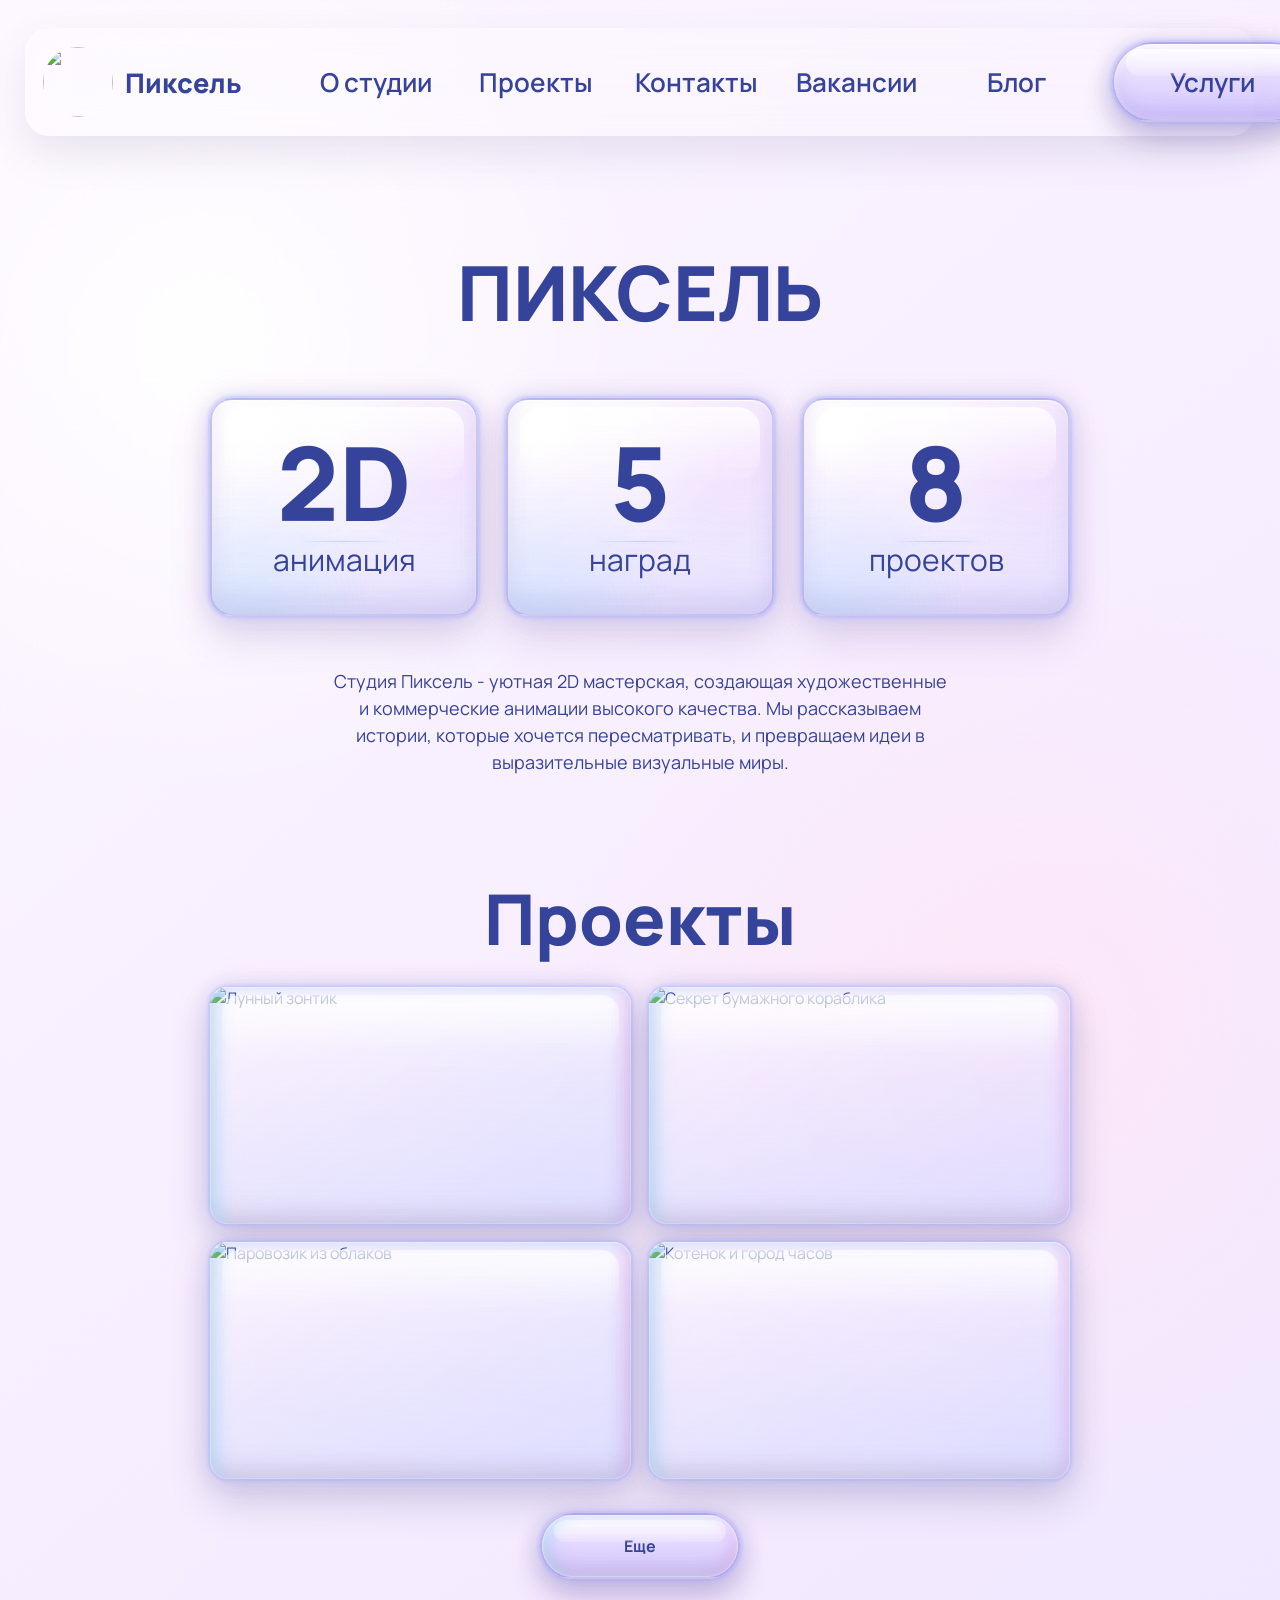
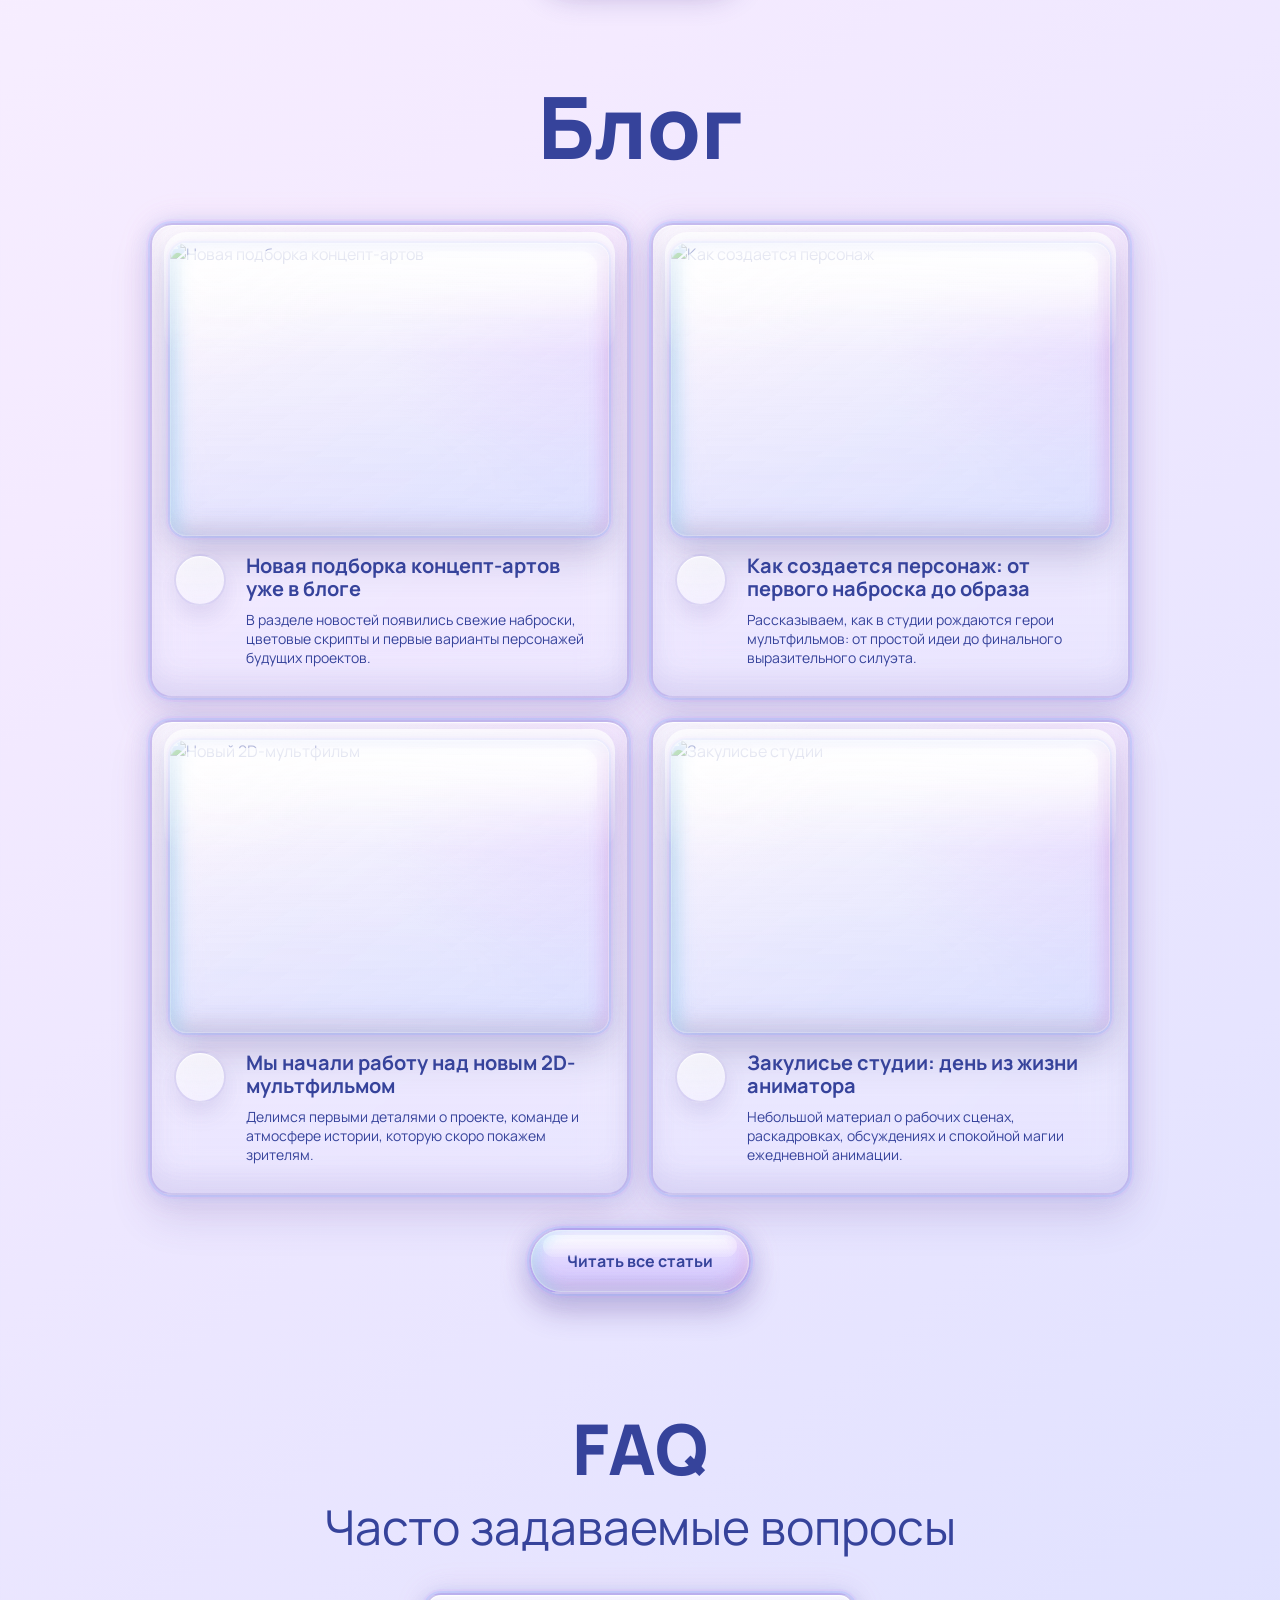
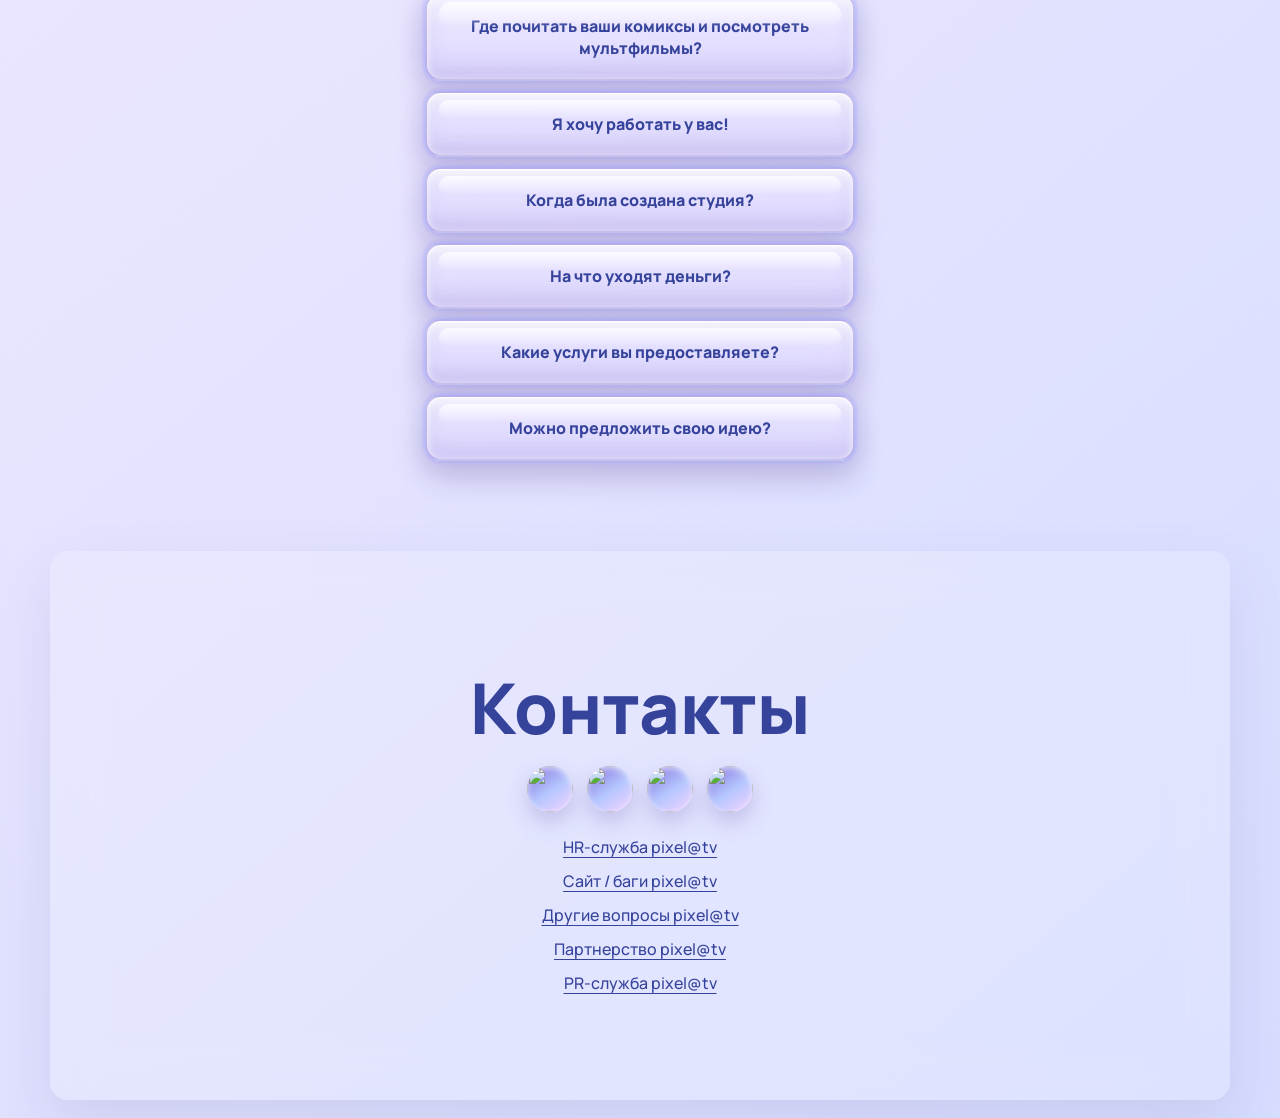
==== index.html @ c1dd74e6 "feat: init commit" ====
<!doctype html>
<html lang="ru">
  <head>
    <meta charset="UTF-8" />
    <meta name="viewport" content="width=device-width, initial-scale=1.0" />
    <title>Пиксель - анимационная студия</title>
    <link rel="preconnect" href="https://fonts.googleapis.com" />
    <link rel="preconnect" href="https://fonts.gstatic.com" crossorigin />
    <link
      href="https://fonts.googleapis.com/css2?family=Manrope:wght@400;500;600;700;800&display=swap"
      rel="stylesheet"
    />
    <link rel="stylesheet" href="styles.css" />
  </head>
  <body>
    <header class="site-header">
      <a class="brand" href="index.html" aria-label="Пиксель, на главную">
        <img class="brand__mark" src="логотип.png" alt="" />
        <span class="brand__name">Пиксель</span>
      </a>

      <nav class="main-nav" aria-label="Основная навигация">
        <a href="about.html">О студии</a>
        <a href="projects.html">Проекты</a>
        <a href="contacts.html">Контакты</a>
        <a href="vacancies.html">Вакансии</a>
        <a href="blog.html">Блог</a>
        <a class="nav-pill" href="services.html">Услуги</a>
      </nav>
    </header>

    <main>
      <section class="hero" id="about">
        <p class="studio-title">пиксель</p>

        <div class="stats" aria-label="Ключевые факты о студии">
          <article>
            <strong>2D</strong>
            <span>анимация</span>
          </article>
          <article>
            <strong>5</strong>
            <span>наград</span>
          </article>
          <article>
            <strong>8</strong>
            <span>проектов</span>
          </article>
        </div>

        <p class="intro">
          Студия Пиксель - уютная 2D мастерская, создающая художественные и
          коммерческие анимации высокого качества. Мы рассказываем истории,
          которые хочется пересматривать, и превращаем идеи в выразительные
          визуальные миры.
        </p>
      </section>

      <section class="section projects" id="projects">
        <div class="section-heading">
          <h1>Проекты</h1>
        </div>

        <div class="project-grid">
          <article class="project-card">
            <div class="image-slot">
              <img src="лунный мультфильм.png" alt="Лунный зонтик" />
            </div>
          </article>
          <article class="project-card">
            <div class="image-slot">
              <img src="секрет мультфильм.png" alt="Секрет бумажного кораблика" />
            </div>
          </article>
          <article class="project-card">
            <div class="image-slot">
              <img src="паровозик мультфильм.png" alt="Паровозик из облаков" />
            </div>
          </article>
          <article class="project-card">
            <div class="image-slot">
              <img src="котенок мультфильм.png" alt="Котенок и город часов" />
            </div>
          </article>
        </div>

        <a class="button" href="projects.html">Еще</a>
      </section>

      <section class="section blog" id="blog">
        <div class="section-heading">
          <h1>Блог</h1>
        </div>

        <div class="blog-list">
          <article class="blog-item">
            <div>
              <h2>Новая подборка концепт-артов уже в блоге</h2>
              <p>
                В разделе новостей появились свежие наброски, цветовые
                скрипты и первые варианты персонажей будущих проектов.
              </p>
            </div>
            <div class="image-slot image-slot--small">
              <img src="блог1.png" alt="Новая подборка концепт-артов" />
            </div>
          </article>

          <article class="blog-item blog-item--reverse">
            <div>
              <h2>Как создается персонаж: от первого наброска до образа</h2>
              <p>
                Рассказываем, как в студии рождаются герои мультфильмов:
                от простой идеи до финального выразительного силуэта.
              </p>
            </div>
            <div class="image-slot image-slot--small">
              <img src="блог2.png" alt="Как создается персонаж" />
            </div>
          </article>

          <article class="blog-item">
            <div>
              <h2>Мы начали работу над новым 2D-мультфильмом</h2>
              <p>
                Делимся первыми деталями о проекте, команде и атмосфере
                истории, которую скоро покажем зрителям.
              </p>
            </div>
            <div class="image-slot image-slot--small">
              <img src="блог3.png" alt="Новый 2D-мультфильм" />
            </div>
          </article>

          <article class="blog-item blog-item--reverse">
            <div>
              <h2>Закулисье студии: день из жизни аниматора</h2>
              <p>
                Небольшой материал о рабочих сценах, раскадровках,
                обсуждениях и спокойной магии ежедневной анимации.
              </p>
            </div>
            <div class="image-slot image-slot--small">
              <img src="блог4.png" alt="Закулисье студии" />
            </div>
          </article>
        </div>

        <a class="button blog-more" href="blog.html">Читать все статьи</a>
      </section>

      <section class="section faq" aria-labelledby="faq-title">
        <div class="section-heading">
          <h1 id="faq-title">FAQ</h1>
          <p>Часто задаваемые вопросы</p>
        </div>

        <div class="faq-list">
          <details>
            <summary>Где почитать ваши комиксы и посмотреть мультфильмы?</summary>
            <p>На отдельных страницах проектов и в официальных соцсетях студии.</p>
          </details>
          <details>
            <summary>Я хочу работать у вас!</summary>
            <p>Отклик можно отправить через страницу вакансий или на HR-почту.</p>
          </details>
          <details>
            <summary>Когда была создана студия?</summary>
            <p>Студия выросла из небольшой творческой команды и постепенно стала полноценной мастерской.</p>
          </details>
          <details>
            <summary>На что уходят деньги?</summary>
            <p>На работу команды, производство анимации, звук, монтаж, продвижение и поддержку проектов.</p>
          </details>
          <details>
            <summary>Какие услуги вы предоставляете?</summary>
            <p>2D-анимация, персонажный дизайн, раскадровка, клипы, рекламные ролики и заставки.</p>
          </details>
          <details>
            <summary>Можно предложить свою идею?</summary>
            <p>Да, для партнерских предложений предусмотрена отдельная почта.</p>
          </details>
        </div>
      </section>
    </main>

    <footer class="contacts" id="contacts">
      <h1>Контакты</h1>
      <div class="socials" aria-label="Социальные сети">
        <a href="#" aria-label="Telegram"><img src="тг.png" alt="" /></a>
        <a href="#" aria-label="YouTube"><img src="ютуб.png" alt="" /></a>
        <a href="#" aria-label="Instagram"><img src="инста.png" alt="" /></a>
        <a href="#" aria-label="Boosty"><img src="бусти.png" alt="" /></a>
      </div>
      <address>
        <a href="mailto:hr.pixel@tv">HR-служба pixel@tv</a>
        <a href="mailto:bug.pixel@tv">Сайт / баги pixel@tv</a>
        <a href="mailto:info.pixel@tv">Другие вопросы pixel@tv</a>
        <a href="mailto:partner.pixel@tv">Партнерство pixel@tv</a>
        <a href="mailto:pr.pixel@tv">PR-служба pixel@tv</a>
      </address>
    </footer>
  </body>
</html>
---- styles.css ----
:root {
  --ink: #36439b;
  --ink-soft: #5965ad;
  --lilac: #dcd3ff;
  --lavender: #eee9ff;
  --rose: #fff0f8;
  --paper: rgba(255, 250, 255, 0.78);
  --line: rgba(79, 67, 153, 0.13);
  --glass-border: rgba(119, 101, 205, 0.34);
  --glass-line-glow:
    0 0 0 2px rgba(126, 178, 255, 0.2),
    0 0 0 4px rgba(219, 151, 255, 0.12),
    0 0 18px rgba(105, 207, 255, 0.28),
    0 0 26px rgba(218, 141, 255, 0.2),
    0 0 34px rgba(255, 190, 142, 0.14);
  --shadow: 0 18px 42px rgba(95, 74, 171, 0.18);
}

@font-face {
  font-family: "Core Mellow";
  src: url("CoreMellow-ExtraBold.otf") format("opentype");
  font-weight: 800;
  font-style: normal;
  font-display: swap;
}

* {
  box-sizing: border-box;
}

html {
  scroll-behavior: smooth;
}

body {
  position: relative;
  min-width: 320px;
  min-height: 100vh;
  margin: 0;
  color: var(--ink);
  font-family: "Manrope", Arial, sans-serif;
  background:
    radial-gradient(circle at 16% 8%, rgba(255, 255, 255, 0.92), transparent 28rem),
    radial-gradient(circle at 80% 24%, rgba(255, 229, 246, 0.72), transparent 30rem),
    linear-gradient(140deg, #fdf7ff 0%, #f4eaff 40%, #d6ddff 100%);
}

body > * {
  position: relative;
  z-index: 1;
}

body::before,
body::after {
  content: none;
  position: absolute;
  inset: 0;
  z-index: 0;
  pointer-events: none;
}

body::before {
  min-height: 100%;
  opacity: 0.55;
  background:
    radial-gradient(ellipse at 10% 13%, transparent 0 2.6rem, rgba(255, 255, 255, 0.8) 2.7rem 3rem, transparent 3.1rem),
    radial-gradient(circle at 12% 34%, rgba(255, 255, 255, 0.62) 0 0.18rem, transparent 0.21rem),
    radial-gradient(circle at 7% 72%, rgba(255, 255, 255, 0.7) 0 0.14rem, transparent 0.18rem),
    radial-gradient(circle at 23% 82%, rgba(255, 255, 255, 0.56) 0 0.16rem, transparent 0.2rem),
    radial-gradient(circle at 84% 76%, rgba(255, 255, 255, 0.56) 0 0.18rem, transparent 0.22rem),
    radial-gradient(circle at 96% 16%, rgba(255, 255, 255, 0.66) 0 0.16rem, transparent 0.2rem),
    radial-gradient(ellipse at 12% 96%, rgba(150, 176, 255, 0.42), transparent 18rem),
    radial-gradient(ellipse at 88% 98%, rgba(197, 171, 255, 0.4), transparent 22rem);
}

body::after {
  min-height: 100%;
  opacity: 0.5;
  background:
    linear-gradient(160deg, transparent 0 72%, rgba(255, 255, 255, 0.4) 72.2% 72.8%, transparent 73%),
    radial-gradient(ellipse at 18% 105%, transparent 0 19rem, rgba(255, 255, 255, 0.5) 19.2rem 19.7rem, transparent 20rem),
    radial-gradient(ellipse at 64% 108%, transparent 0 24rem, rgba(255, 255, 255, 0.45) 24.2rem 24.8rem, transparent 25rem),
    radial-gradient(ellipse at 96% 104%, transparent 0 18rem, rgba(255, 255, 255, 0.45) 18.2rem 18.8rem, transparent 19rem);
}

a {
  color: inherit;
}

.nav-pill,
.button,
.main-nav a,
.brand__name,
.image-slot,
.stats article,
.blog-item,
.blog-category h2,
.service-tabs a,
.service-card,
.job-card,
.showcase-card,
.portrait-slot,
.flow-step,
.socials a,
address a,
.award-item > div:first-child,
details {
  transition:
    transform 180ms ease,
    box-shadow 180ms ease,
    filter 180ms ease,
    background-color 180ms ease,
    color 180ms ease,
    opacity 180ms ease;
  will-change: transform;
}

.main-nav a:hover,
.brand:hover .brand__name,
.nav-pill:hover,
.button:hover,
.blog-category h2:hover,
.service-tabs a:hover,
.job-card:hover,
.socials a:hover,
address a:hover,
.award-item > div:first-child:hover {
  transform: translateY(-3px) scale(1.015);
  filter: saturate(1.08) brightness(1.03);
}

.main-nav a:active,
.brand:active .brand__name,
.nav-pill:active,
.button:active,
.blog-category h2:active,
.service-tabs a:active,
.job-card:active,
.socials a:active,
address a:active,
.award-item > div:first-child:active {
  transform: translateY(1px) scale(0.985);
  filter: saturate(1.02) brightness(0.98);
}

.image-slot:hover,
.stats article:hover,
.blog-item:hover,
.service-card:hover,
.showcase-card:hover,
.portrait-slot:hover,
.flow-step:hover,
details:hover {
  transform: translateY(-4px);
  filter: saturate(1.06) brightness(1.02);
}

.image-slot:active,
.stats article:active,
.blog-item:active,
.service-card:active,
.showcase-card:active,
.portrait-slot:active,
.flow-step:active,
details:active {
  transform: translateY(1px) scale(0.99);
}

.main-nav a {
  position: relative;
}

.main-nav a::after {
  content: "";
  position: absolute;
  left: 18%;
  right: 18%;
  bottom: 8px;
  height: 2px;
  border-radius: 999px;
  background: linear-gradient(90deg, transparent, rgba(86, 70, 158, 0.62), transparent);
  opacity: 0;
  transform: scaleX(0.55);
  transition: opacity 180ms ease, transform 180ms ease;
}

.main-nav a:hover::after {
  opacity: 1;
  transform: scaleX(1);
}

.socials a:hover {
  box-shadow:
    var(--glass-line-glow),
    inset 0 2px 6px rgba(255, 255, 255, 0.7),
    0 14px 26px rgba(92, 70, 168, 0.28);
}

address a {
  display: inline-block;
  text-decoration-thickness: 1px;
  text-underline-offset: 4px;
}

address a:hover {
  color: var(--ink-soft);
  text-shadow: 0 0 16px rgba(86, 70, 158, 0.2);
}

@media (prefers-reduced-motion: reduce) {
  .nav-pill,
  .button,
  .main-nav a,
  .brand__name,
  .image-slot,
  .stats article,
  .blog-item,
  .blog-category h2,
  .service-tabs a,
  .service-card,
  .job-card,
  .showcase-card,
  .portrait-slot,
  .flow-step,
  .socials a,
  address a,
  .award-item > div:first-child,
  details {
    transition: none;
  }
}

.site-header {
  position: sticky;
  top: 18px;
  z-index: 10;
  display: flex;
  align-items: center;
  justify-content: space-between;
  width: min(1870px, calc(100% - 50px));
  min-height: 100px;
  margin: 28px auto 0;
  padding: 14px 16px 14px 18px;
  border: 0;
  border-radius: 24px;
  background: rgba(255, 255, 255, 0.18);
  box-shadow: 0 18px 42px rgba(80, 78, 130, 0.12);
  backdrop-filter: blur(22px) saturate(1.08);
}

.brand,
.main-nav {
  display: flex;
  align-items: center;
}

.brand {
  flex: 0 0 270px;
  gap: 12px;
  text-decoration: none;
  font-size: 27px;
  font-weight: 800;
}

.brand__name {
  display: inline-block;
}

.brand:hover .brand__name {
  color: var(--ink-soft);
  text-shadow: 0 0 18px rgba(86, 70, 158, 0.22);
}

.socials a {
  display: grid;
  place-items: center;
  border-radius: 50%;
  color: white;
  background: linear-gradient(145deg, #8470db, #b6c7ff 54%, #f7d2ff);
  box-shadow: inset 0 2px 6px rgba(255, 255, 255, 0.7), 0 10px 22px rgba(92, 70, 168, 0.25);
}

.brand__mark {
  display: block;
  width: 70px;
  height: 70px;
  object-fit: contain;
  border-radius: 50%;
}

.main-nav {
  display: grid;
  grid-template-columns: repeat(6, minmax(120px, 1fr));
  align-items: center;
  flex: 1 1 auto;
  gap: clamp(18px, 2.6vw, 78px);
  font-size: 26px;
  font-weight: 600;
}

.main-nav a {
  display: grid;
  place-items: center;
  min-height: 70px;
  text-decoration: none;
}

.nav-pill,
.button {
  position: relative;
  overflow: hidden;
  min-width: 200px;
  padding: 20px 34px;
  border: 2px solid var(--glass-border);
  border-radius: 999px;
  text-align: center;
  background:
    linear-gradient(180deg, rgba(255, 255, 255, 0.48), rgba(255, 255, 255, 0.08) 34%, rgba(196, 184, 255, 0.34) 100%),
    linear-gradient(180deg, rgba(234, 223, 255, 0.76), rgba(207, 193, 255, 0.72));
  box-shadow:
    var(--glass-line-glow),
    inset 0 1px 1px rgba(255, 255, 255, 0.95),
    inset 0 -10px 18px rgba(98, 79, 184, 0.16),
    inset 0 2px 8px rgba(255, 255, 255, 0.82),
    0 16px 30px rgba(74, 60, 148, 0.32);
  backdrop-filter: blur(16px) saturate(1.25);
}

.nav-pill::before,
.button::before {
  content: "";
  position: absolute;
  inset: 5px 12px auto;
  height: 36%;
  border-radius: inherit;
  background: linear-gradient(180deg, rgba(255, 255, 255, 0.82), rgba(255, 255, 255, 0.16));
  pointer-events: none;
  transition: opacity 180ms ease, transform 180ms ease;
}

.nav-pill::after,
.button::after {
  content: "";
  position: absolute;
  inset: 0;
  border-radius: inherit;
  box-shadow:
    inset 8px 0 14px rgba(120, 218, 255, 0.3),
    inset -8px 0 14px rgba(221, 145, 255, 0.24),
    inset 0 -8px 14px rgba(255, 204, 148, 0.2),
    inset 0 0 0 1px rgba(255, 255, 255, 0.44);
  pointer-events: none;
  transition: opacity 180ms ease;
}

.nav-pill:hover::before,
.button:hover::before {
  opacity: 1;
  transform: translateY(-1px);
}

.nav-pill:active::before,
.button:active::before {
  opacity: 0.72;
  transform: translateY(1px);
}

.hero {
  min-height: 670px;
  display: grid;
  align-content: center;
  justify-items: center;
  padding: 118px 20px 64px;
  text-align: center;
}

.studio-title {
  margin: 0 0 68px;
  font-family: "Core Mellow", "Manrope", Arial, sans-serif;
  font-size: clamp(42px, 8vw, 76px);
  line-height: 1;
  letter-spacing: 0;
  font-weight: 800;
  text-transform: uppercase;
}

.stats {
  display: grid;
  grid-template-columns: repeat(3, minmax(130px, 1fr));
  gap: clamp(14px, 2.3vw, 28px);
  width: min(860px, 100%);
  margin-bottom: 52px;
}

.stats article {
  position: relative;
  display: grid;
  place-items: center;
  min-height: clamp(150px, 17vw, 220px);
  overflow: hidden;
  padding: 28px 20px 30px;
  border: 2px solid var(--glass-border);
  border-radius: 22px;
  background:
    radial-gradient(circle at 12% 12%, rgba(255, 255, 255, 0.74), transparent 18%),
    radial-gradient(circle at 12% 100%, rgba(120, 218, 255, 0.18), transparent 42%),
    radial-gradient(circle at 90% 22%, rgba(221, 145, 255, 0.18), transparent 40%),
    linear-gradient(180deg, rgba(255, 255, 255, 0.5), rgba(255, 255, 255, 0.1) 38%, rgba(207, 193, 255, 0.24)),
    linear-gradient(145deg, rgba(255, 250, 255, 0.44), rgba(216, 220, 255, 0.4));
  box-shadow:
    var(--glass-line-glow),
    inset 0 1px 1px rgba(255, 255, 255, 0.96),
    inset 0 -16px 24px rgba(86, 70, 158, 0.12),
    0 22px 42px rgba(86, 70, 158, 0.18);
  backdrop-filter: blur(22px) saturate(1.18);
}

.stats article::before {
  content: "";
  position: absolute;
  inset: 7px 12px auto;
  height: 34%;
  border-radius: inherit;
  background:
    radial-gradient(circle at 8% 24%, rgba(255, 255, 255, 0.92), transparent 18%),
    linear-gradient(180deg, rgba(255, 255, 255, 0.78), rgba(255, 255, 255, 0.08));
  pointer-events: none;
}

.stats article::after {
  content: "";
  position: absolute;
  left: 32%;
  right: 32%;
  top: 66%;
  height: 1px;
  background:
    linear-gradient(90deg, transparent, rgba(111, 129, 219, 0.28), transparent);
  box-shadow: 0 0 10px rgba(126, 178, 255, 0.34);
  pointer-events: none;
}

.stats strong {
  position: relative;
  z-index: 1;
  font-size: clamp(64px, 8vw, 116px);
  line-height: 0.9;
  font-weight: 800;
}

.stats span {
  position: relative;
  z-index: 1;
  font-size: clamp(20px, 2.4vw, 30px);
  line-height: 1;
}

.intro {
  width: min(620px, 100%);
  margin: 0;
  font-size: 18px;
  line-height: 1.5;
}

.section {
  width: min(860px, calc(100% - 32px));
  margin: 0 auto;
  padding: 42px 0 56px;
}

.section-heading {
  text-align: center;
}

h1,
h2,
p {
  margin-top: 0;
}

h1 {
  margin-bottom: 32px;
  font-family: "Core Mellow", "Manrope", Arial, sans-serif;
  font-size: clamp(44px, 7vw, 70px);
  line-height: 1.05;
  font-weight: 800;
}

.project-grid {
  display: grid;
  grid-template-columns: repeat(2, minmax(0, 1fr));
  gap: 18px;
}

.project-card {
  margin: 0;
}

.project-card h2 {
  margin: 10px 4px 0;
  font-size: 18px;
  line-height: 1.2;
}

.image-slot {
  position: relative;
  display: grid;
  place-items: center;
  aspect-ratio: 16 / 9;
  min-height: 220px;
  overflow: hidden;
  border: 0;
  border-radius: 18px;
  background:
    linear-gradient(180deg, rgba(255, 255, 255, 0.5), rgba(255, 255, 255, 0.1) 38%, rgba(210, 218, 255, 0.26)),
    linear-gradient(145deg, rgba(248, 238, 251, 0.48), rgba(190, 203, 255, 0.4));
  box-shadow:
    var(--glass-line-glow),
    inset 0 1px 1px rgba(255, 255, 255, 0.95),
    inset 0 -14px 22px rgba(83, 74, 166, 0.12),
    0 20px 40px rgba(61, 70, 139, 0.24);
  backdrop-filter: blur(18px) saturate(1.18);
}

.image-slot::before {
  content: "";
  position: absolute;
  inset: 8px 12px auto;
  height: 24%;
  border-radius: inherit;
  background: linear-gradient(180deg, rgba(255, 255, 255, 0.78), rgba(255, 255, 255, 0));
  pointer-events: none;
  z-index: 1;
  transition: opacity 180ms ease, transform 180ms ease;
}

.image-slot::after {
  content: "";
  position: absolute;
  inset: 0;
  border-radius: inherit;
  box-shadow:
    inset 9px 0 16px rgba(118, 216, 255, 0.3),
    inset -9px 0 16px rgba(221, 145, 255, 0.22),
    inset 0 -8px 16px rgba(255, 202, 144, 0.18),
    inset 0 0 0 1px rgba(255, 255, 255, 0.38);
  pointer-events: none;
  z-index: 1;
  transition: opacity 180ms ease;
}

.image-slot:hover::before,
.blog-item:hover::before,
.stats article:hover::before,
.service-card:hover::before,
.service-tabs a:hover::before,
.job-card:hover::before,
details:hover::before {
  opacity: 1;
  transform: translateY(-1px);
}

.image-slot:active::before,
.blog-item:active::before,
.stats article:active::before,
.service-card:active::before,
.service-tabs a:active::before,
.job-card:active::before,
details:active::before {
  opacity: 0.7;
  transform: translateY(1px);
}

.image-slot span {
  padding: 10px 18px;
  border-radius: 999px;
  color: rgba(54, 67, 155, 0.74);
  font-size: 14px;
  font-weight: 800;
  background: rgba(255, 255, 255, 0.68);
}

.image-slot img {
  display: block;
  width: 100%;
  height: 100%;
  object-fit: cover;
  position: relative;
  z-index: 0;
}

.button {
  display: block;
  width: max-content;
  margin: 34px auto 0;
  text-decoration: none;
  font-weight: 700;
}

.blog {
  width: min(980px, calc(100% - 32px));
  padding-top: 46px;
  padding-bottom: 76px;
}

.blog .section-heading h1 {
  margin-bottom: 52px;
  font-size: clamp(54px, 8vw, 86px);
}

.blog-list {
  display: grid;
  grid-template-columns: repeat(2, minmax(0, 1fr));
  gap: 22px;
}

.blog-item {
  position: relative;
  display: grid;
  grid-template-columns: 1fr;
  align-items: start;
  gap: 18px;
  overflow: hidden;
  padding: 18px 18px 28px;
  border: 2px solid var(--glass-border);
  border-radius: 22px;
  background:
    radial-gradient(circle at 14% 10%, rgba(255, 255, 255, 0.64), transparent 18%),
    radial-gradient(circle at 92% 18%, rgba(221, 145, 255, 0.16), transparent 36%),
    linear-gradient(180deg, rgba(255, 255, 255, 0.48), rgba(255, 255, 255, 0.12) 46%, rgba(214, 208, 255, 0.24)),
    rgba(255, 255, 255, 0.18);
  box-shadow:
    var(--glass-line-glow),
    inset 0 1px 1px rgba(255, 255, 255, 0.96),
    inset 0 -16px 24px rgba(86, 70, 158, 0.1),
    0 22px 42px rgba(86, 70, 158, 0.16);
  backdrop-filter: blur(22px) saturate(1.16);
}

.blog-item::before {
  content: "";
  position: absolute;
  inset: 7px 12px auto;
  height: 26%;
  border-radius: inherit;
  background: linear-gradient(180deg, rgba(255, 255, 255, 0.72), rgba(255, 255, 255, 0));
  pointer-events: none;
}

.blog-item--reverse .image-slot {
  order: 0;
}

.blog-item > div:first-child {
  position: relative;
  display: grid;
  gap: 10px;
  padding: 0 18px 0 76px;
}

.blog-item > div:first-child::before {
  content: "";
  position: absolute;
  left: 4px;
  top: 0;
  display: grid;
  place-items: center;
  width: 48px;
  height: 48px;
  border: 2px solid rgba(119, 101, 205, 0.22);
  border-radius: 50%;
  color: var(--ink);
  background:
    url("иконка1.png") center / cover no-repeat,
    linear-gradient(180deg, rgba(255, 255, 255, 0.66), rgba(255, 255, 255, 0.16)),
    rgba(255, 255, 255, 0.2);
  box-shadow:
    inset 0 1px 1px rgba(255, 255, 255, 0.95),
    0 10px 22px rgba(86, 70, 158, 0.14);
  backdrop-filter: blur(14px);
}

.blog-item:nth-child(2) > div:first-child::before {
  background:
    url("иконка2.png") center / cover no-repeat,
    linear-gradient(180deg, rgba(255, 255, 255, 0.66), rgba(255, 255, 255, 0.16)),
    rgba(255, 255, 255, 0.2);
}

.blog-item:nth-child(3) > div:first-child::before {
  background:
    url("иконка3.png") center / cover no-repeat,
    linear-gradient(180deg, rgba(255, 255, 255, 0.66), rgba(255, 255, 255, 0.16)),
    rgba(255, 255, 255, 0.2);
}

.blog-item:nth-child(4) > div:first-child::before {
  background:
    url("иконка4.png") center / cover no-repeat,
    linear-gradient(180deg, rgba(255, 255, 255, 0.66), rgba(255, 255, 255, 0.16)),
    rgba(255, 255, 255, 0.2);
}

.blog-item .image-slot {
  order: -1;
}

.blog-item h2 {
  margin-bottom: 0;
  font-size: 20px;
  line-height: 1.18;
}

.blog-item p {
  margin-bottom: 0;
  font-size: 14px;
  line-height: 1.35;
}

.image-slot--small {
  aspect-ratio: 3 / 2;
  min-height: 0;
  border-radius: 16px;
}

.blog-more {
  margin-top: 34px;
  padding-inline: 36px;
}

.about-hero {
  min-height: 560px;
  padding-bottom: 24px;
}

.about-hero .studio-title {
  margin-bottom: 120px;
}

.about-projects {
  width: min(960px, calc(100% - 32px));
  padding-top: 20px;
}

.project-grid--wide {
  grid-template-columns: repeat(3, minmax(0, 1fr));
  gap: 16px;
}

.project-grid--wide .project-card h2 {
  font-size: 14px;
  text-align: center;
}

.image-slot--project {
  min-height: 126px;
  border-radius: 16px;
}

.team {
  width: min(620px, calc(100% - 32px));
  padding-top: 28px;
}

.team-grid {
  display: grid;
  grid-template-columns: repeat(3, minmax(0, 1fr));
  gap: 22px 20px;
}

.team-card {
  text-align: center;
}

.team-card h2 {
  margin: 10px 0 2px;
  font-size: 16px;
  line-height: 1.15;
}

.team-card p {
  margin: 0;
  color: var(--ink-soft);
  font-size: 13px;
  font-weight: 700;
}

.portrait-slot {
  display: grid;
  place-items: center;
  width: min(128px, 100%);
  aspect-ratio: 1;
  margin: 0 auto;
  overflow: hidden;
  border: 2px solid var(--glass-border);
  border-radius: 50%;
  background:
    radial-gradient(circle at 50% 32%, rgba(255, 255, 255, 0.95) 0 28%, transparent 29%),
    radial-gradient(circle at 65% 72%, rgba(255, 178, 248, 0.68), transparent 34%),
    linear-gradient(145deg, #eef3ff, #c9c8ff 56%, #ffe4fb);
  box-shadow: var(--glass-line-glow), inset 0 3px 12px rgba(255, 255, 255, 0.7), 0 14px 24px rgba(80, 64, 150, 0.18);
}

.portrait-slot span {
  color: rgba(54, 67, 155, 0.7);
  font-size: 13px;
  font-weight: 800;
}

.portrait-slot img {
  display: block;
  width: 100%;
  height: 100%;
  object-fit: cover;
}

.awards {
  width: min(760px, calc(100% - 32px));
  padding-top: 86px;
  padding-bottom: 80px;
}

.award-list {
  display: grid;
  gap: 24px;
}

.award-item {
  display: grid;
  grid-template-columns: 1fr 1fr;
  align-items: center;
  gap: 20px;
}

.award-item--reverse .image-slot {
  order: -1;
}

.award-item h2 {
  margin-bottom: 4px;
  font-size: 16px;
  line-height: 1.12;
}

.award-item p {
  margin-bottom: 0;
  font-size: 14px;
  line-height: 1.24;
}

.award-item > div:first-child {
  border-radius: 16px;
}

.award-item > div:first-child:hover {
  text-shadow: 0 0 16px rgba(86, 70, 158, 0.18);
}

.image-slot--award {
  aspect-ratio: 2.35 / 1;
  min-height: 142px;
  border-radius: 16px;
}

.image-slot--award img {
  object-fit: cover;
  padding: 0;
}

.projects-hero {
  display: grid;
  place-items: center;
  min-height: 420px;
  padding: 120px 20px 40px;
  text-align: center;
}

.projects-hero h1 {
  margin: 0;
  font-size: clamp(48px, 8vw, 78px);
  line-height: 1;
  font-weight: 800;
  letter-spacing: 0;
  text-transform: uppercase;
}

.project-showcase {
  display: grid;
  gap: 0;
  width: min(640px, calc(100% - 32px));
  margin: 0 auto;
  padding-bottom: 180px;
}

.showcase-card {
  position: relative;
  display: grid;
  place-items: center;
  padding: 20px;
  border: 2px solid var(--glass-border);
  border-radius: 22px;
  background:
    linear-gradient(180deg, rgba(255, 255, 255, 0.42), rgba(255, 255, 255, 0.1)),
    rgba(255, 250, 255, 0.28);
  box-shadow:
    var(--glass-line-glow),
    inset 0 1px 1px rgba(255, 255, 255, 0.92),
    0 22px 42px rgba(68, 57, 137, 0.2);
  backdrop-filter: blur(18px) saturate(1.16);
}

.showcase-card + .showcase-card {
  margin-top: 0;
}

.showcase-card h2 {
  margin: 12px 4px 0;
  font-size: 20px;
  line-height: 1.2;
}

.image-slot--showcase {
  width: 100%;
  min-height: 340px;
  border-radius: 16px;
}

.services-hero {
  display: grid;
  place-items: center;
  min-height: 370px;
  padding: 120px 20px 34px;
  text-align: center;
}

.services-hero h1 {
  margin: 0;
  font-size: clamp(48px, 8vw, 78px);
  line-height: 1;
  font-weight: 800;
  letter-spacing: 0;
  text-transform: uppercase;
}

.service-tabs {
  display: grid;
  grid-template-columns: repeat(2, minmax(0, 1fr));
  gap: 16px;
  width: min(860px, calc(100% - 32px));
  margin: 0 auto 78px;
}

.service-tabs a,
.service-card {
  position: relative;
  overflow: hidden;
  display: grid;
  place-items: center;
  min-height: 160px;
  padding: 26px;
  border: 2px solid var(--glass-border);
  border-radius: 16px;
  text-align: center;
  text-decoration: none;
  background:
    linear-gradient(180deg, rgba(255, 255, 255, 0.5), rgba(255, 255, 255, 0.08) 38%, rgba(198, 199, 255, 0.28)),
    linear-gradient(145deg, rgba(239, 231, 255, 0.62), rgba(207, 208, 255, 0.56));
  box-shadow:
    var(--glass-line-glow),
    inset 0 1px 1px rgba(255, 255, 255, 0.95),
    inset 0 3px 14px rgba(255, 255, 255, 0.72),
    inset 0 -12px 20px rgba(84, 72, 166, 0.12),
    0 18px 34px rgba(72, 56, 144, 0.32);
  backdrop-filter: blur(18px) saturate(1.18);
}

.service-tabs a::before,
.service-card::before,
.job-card::before,
details::before {
  content: "";
  position: absolute;
  inset: 7px 12px auto;
  height: 30%;
  border-radius: inherit;
  background: linear-gradient(180deg, rgba(255, 255, 255, 0.76), rgba(255, 255, 255, 0));
  pointer-events: none;
}

.service-tabs a {
  font-size: clamp(28px, 4vw, 44px);
  line-height: 1.12;
  font-weight: 800;
}

.services-feature,
.services-grid {
  width: min(860px, calc(100% - 32px));
  margin: 0 auto;
}

.services-feature {
  width: min(980px, calc(100% - 32px));
  margin-bottom: 84px;
}

.feature-slider {
  display: grid;
  grid-auto-columns: min(92%, 900px);
  grid-auto-flow: column;
  gap: 18px;
  overflow-x: auto;
  overscroll-behavior-x: contain;
  scroll-behavior: smooth;
  scroll-padding-inline: calc((100% - min(92%, 900px)) / 2);
  scroll-snap-type: x mandatory;
  scrollbar-width: none;
  padding: 4px calc((100% - min(92%, 900px)) / 2) 18px;
  mask-image: linear-gradient(90deg, transparent 0, rgba(0, 0, 0, 0.18) 5%, #000 16%, #000 84%, rgba(0, 0, 0, 0.18) 95%, transparent 100%);
  -webkit-mask-image: linear-gradient(90deg, transparent 0, rgba(0, 0, 0, 0.18) 5%, #000 16%, #000 84%, rgba(0, 0, 0, 0.18) 95%, transparent 100%);
}

.feature-slider::-webkit-scrollbar {
  display: none;
}

.image-slot--feature {
  min-height: 0;
  border-radius: 28px;
  scroll-snap-align: center;
  scroll-snap-stop: always;
  box-shadow:
    var(--glass-line-glow),
    inset 0 1px 1px rgba(255, 255, 255, 0.95),
    0 20px 40px rgba(61, 70, 139, 0.24);
}

.image-slot--feature::after {
  box-shadow:
    inset 9px 0 16px rgba(118, 216, 255, 0.24),
    inset -9px 0 16px rgba(221, 145, 255, 0.18),
    inset 0 0 0 1px rgba(255, 255, 255, 0.38);
}

.image-slot--feature img {
  transform: scale(1.035);
}

.services-grid {
  display: grid;
  grid-template-columns: repeat(2, minmax(0, 1fr));
  gap: 20px;
  padding-bottom: 110px;
}

.image-slot--service,
.service-card {
  min-height: 0;
  border-radius: 16px;
}

.image-slot--feature,
.image-slot--service {
  aspect-ratio: 1672 / 941;
}

.service-card h2 {
  margin: 0 0 26px;
  font-size: clamp(24px, 3vw, 32px);
  line-height: 1.12;
  text-transform: uppercase;
}

.service-card p {
  max-width: 330px;
  margin: 0;
  font-size: 14px;
  line-height: 1.25;
  font-weight: 700;
}

.vacancies-hero {
  display: grid;
  justify-items: center;
  min-height: 360px;
  padding: 128px 20px 28px;
  text-align: center;
}

.vacancies-hero h1 {
  margin: 0 0 58px;
  font-size: clamp(48px, 8vw, 78px);
  line-height: 1;
  font-weight: 800;
  letter-spacing: 0;
  text-transform: uppercase;
}

.vacancies-stats {
  display: none;
}

.welcome-title {
  margin: 0;
  font-size: clamp(44px, 6vw, 74px);
  line-height: 1.08;
  font-weight: 800;
}

.hiring-flow {
  position: relative;
  display: grid;
  grid-template-columns: repeat(3, minmax(150px, 184px));
  column-gap: clamp(38px, 8vw, 150px);
  align-items: center;
  justify-content: center;
  width: min(1040px, calc(100% - 32px));
  min-height: 210px;
  margin: 0 auto 68px;
  isolation: isolate;
}

.hiring-flow::before,
.hiring-flow::after {
  content: none;
  position: absolute;
  z-index: -1;
  pointer-events: none;
}

.hiring-flow::before {
  left: 12%;
  right: 12%;
  top: 35%;
  height: 110px;
  border-top: 5px solid rgba(129, 179, 255, 0.58);
  border-radius: 50% 50% 0 0;
  box-shadow:
    0 -2px 14px rgba(98, 190, 255, 0.34),
    0 2px 18px rgba(221, 145, 255, 0.26),
    inset 0 1px 0 rgba(255, 255, 255, 0.44);
}

.hiring-flow::after {
  inset: 8% 4%;
  background:
    radial-gradient(circle at 9% 60%, rgba(104, 218, 255, 0.3), transparent 12rem),
    radial-gradient(circle at 51% 66%, rgba(221, 145, 255, 0.25), transparent 12rem),
    radial-gradient(circle at 90% 58%, rgba(255, 184, 235, 0.26), transparent 12rem);
  filter: blur(10px);
}

.flow-step {
  position: relative;
  display: grid;
  align-content: center;
  justify-items: center;
  gap: 8px;
  width: clamp(150px, 16vw, 184px);
  aspect-ratio: 1;
  justify-self: center;
  overflow: hidden;
  border: 2px solid var(--glass-border);
  border-radius: 50%;
  text-align: center;
  background:
    url("значки1.png") center / cover no-repeat;
  box-shadow:
    var(--glass-line-glow),
    inset 0 2px 2px rgba(255, 255, 255, 0.96),
    inset 0 -18px 28px rgba(86, 70, 158, 0.14),
    0 24px 42px rgba(86, 70, 158, 0.18);
  backdrop-filter: blur(20px) saturate(1.18);
}

.flow-step:nth-of-type(1) {
  grid-column: 1;
}

.flow-step--middle {
  grid-column: 2;
}

.flow-step--top:last-child {
  grid-column: 3;
}

.flow-step--middle {
  margin-top: 54px;
  background-image: url("значки2.png");
}

.flow-step--top:last-child {
  background-image: url("значки3.png");
}

.flow-step::before {
  content: none;
}

.flow-step--middle::before {
  content: none;
}

.flow-step--top:last-child::before {
  content: none;
}

.flow-step::after {
  content: "";
  position: absolute;
  inset: 8px 12px auto;
  height: 34%;
  border-radius: inherit;
  background: linear-gradient(180deg, rgba(255, 255, 255, 0.84), rgba(255, 255, 255, 0.06));
  pointer-events: none;
}

.flow-step span {
  position: absolute;
  width: 1px;
  height: 1px;
  overflow: hidden;
  clip: rect(0 0 0 0);
  white-space: nowrap;
}

.flow-line {
  position: relative;
  display: block;
  grid-row: 1;
  align-self: center;
  width: min(130px, 12vw);
  height: 4px;
  border: 0;
  border-radius: 999px;
  background: linear-gradient(90deg, rgba(118, 216, 255, 0.22), rgba(128, 171, 255, 0.78), rgba(221, 145, 255, 0.58));
  box-shadow:
    0 0 14px rgba(98, 190, 255, 0.28),
    0 0 18px rgba(221, 145, 255, 0.18);
}

.flow-line--left {
  grid-column: 1 / 3;
  justify-self: center;
  transform: translateY(115px);
}

.flow-line--right {
  grid-column: 2 / 4;
  justify-self: center;
  transform: translateY(115px);
}

.flow-line::after {
  content: "";
  position: absolute;
  right: -2px;
  top: 50%;
  width: 12px;
  height: 12px;
  border-top: 4px solid rgba(128, 171, 255, 0.78);
  border-right: 4px solid rgba(221, 145, 255, 0.62);
  transform: translateY(-50%) rotate(45deg);
}

.jobs {
  width: min(860px, calc(100% - 32px));
  padding-top: 10px;
  padding-bottom: 100px;
}

.jobs-grid {
  display: flex;
  flex-wrap: wrap;
  justify-content: center;
  gap: 24px 14px;
}

.job-card {
  position: relative;
  overflow: hidden;
  display: grid;
  place-items: center;
  width: 276px;
  min-height: 132px;
  padding: 24px;
  border: 2px solid var(--glass-border);
  border-radius: 16px;
  color: var(--ink);
  text-align: center;
  text-decoration: none;
  font-size: clamp(24px, 3vw, 32px);
  line-height: 1.12;
  font-weight: 800;
  background:
    linear-gradient(180deg, rgba(255, 255, 255, 0.5), rgba(255, 255, 255, 0.08) 38%, rgba(198, 199, 255, 0.28)),
    linear-gradient(145deg, rgba(239, 231, 255, 0.62), rgba(207, 208, 255, 0.56));
  box-shadow:
    var(--glass-line-glow),
    inset 0 1px 1px rgba(255, 255, 255, 0.95),
    inset 0 3px 14px rgba(255, 255, 255, 0.72),
    inset 0 -12px 20px rgba(84, 72, 166, 0.12),
    0 18px 34px rgba(72, 56, 144, 0.28);
  backdrop-filter: blur(18px) saturate(1.18);
}

.blog-hero {
  display: grid;
  place-items: center;
  min-height: 360px;
  padding: 120px 20px 34px;
  text-align: center;
}

.blog-hero h1 {
  margin: 0;
  font-size: clamp(48px, 8vw, 78px);
  line-height: 1;
  font-weight: 800;
  letter-spacing: 0;
  text-transform: uppercase;
}

.blog-catalog {
  display: grid;
  gap: 52px;
  width: min(860px, calc(100% - 32px));
  margin: 0 auto;
  padding-bottom: 100px;
}

.blog-category h2 {
  position: relative;
  display: grid;
  place-items: center;
  overflow: hidden;
  width: 276px;
  min-height: 52px;
  margin: 0 0 52px 72px;
  padding: 10px 24px;
  border: 2px solid var(--glass-border);
  border-radius: 999px;
  font-size: 26px;
  line-height: 1.1;
  text-align: center;
  background:
    linear-gradient(180deg, rgba(255, 255, 255, 0.48), rgba(255, 255, 255, 0.08) 34%, rgba(196, 184, 255, 0.34) 100%),
    linear-gradient(180deg, rgba(234, 223, 255, 0.76), rgba(207, 193, 255, 0.72));
  box-shadow:
    var(--glass-line-glow),
    inset 0 1px 1px rgba(255, 255, 255, 0.95),
    inset 0 -10px 18px rgba(98, 79, 184, 0.16),
    inset 0 2px 8px rgba(255, 255, 255, 0.82),
    0 16px 30px rgba(74, 60, 148, 0.32);
  backdrop-filter: blur(16px) saturate(1.25);
}

.blog-category h2::before {
  content: "";
  position: absolute;
  inset: 5px 12px auto;
  height: 36%;
  border-radius: inherit;
  background: linear-gradient(180deg, rgba(255, 255, 255, 0.82), rgba(255, 255, 255, 0.16));
  pointer-events: none;
}

.blog-category h2::after {
  content: "";
  position: absolute;
  inset: 0;
  border-radius: inherit;
  box-shadow:
    inset 8px 0 14px rgba(120, 218, 255, 0.3),
    inset -8px 0 14px rgba(221, 145, 255, 0.24),
    inset 0 -8px 14px rgba(255, 204, 148, 0.2),
    inset 0 0 0 1px rgba(255, 255, 255, 0.44);
  pointer-events: none;
}

.blog-card-grid {
  display: grid;
  grid-template-columns: repeat(3, minmax(0, 1fr));
  gap: 16px;
}

.blog-cover {
  color: var(--ink);
  text-decoration: none;
}

.image-slot--blog-cover {
  aspect-ratio: 3 / 2;
  min-height: 220px;
  border-radius: 16px;
}

.image-slot--award-cover-up img {
  object-position: center 10%;
}

.blog-cover h3 {
  margin: 10px 4px 0;
  font-size: 15px;
  line-height: 1.15;
}

.contacts-hero {
  display: grid;
  place-items: center;
  min-height: 360px;
  padding: 120px 20px 34px;
  text-align: center;
}

.contacts-hero h1 {
  margin: 0;
  font-size: clamp(48px, 8vw, 78px);
  line-height: 1;
  font-weight: 800;
  letter-spacing: 0;
  text-transform: uppercase;
}

.contacts-main {
  display: grid;
  justify-items: center;
  width: min(760px, calc(100% - 32px));
  margin: 0 auto;
  padding-bottom: 76px;
  text-align: center;
}

.contacts-main h2 {
  margin: 0 0 64px;
  font-size: clamp(44px, 7vw, 70px);
  line-height: 1.05;
  font-weight: 500;
}

.socials--large {
  gap: 22px;
  margin-bottom: 44px;
}

.socials--large a {
  width: 90px;
  height: 90px;
  font-size: 22px;
}

.contacts-main__links {
  gap: 18px;
  font-size: 24px;
  line-height: 1.18;
}

.contacts-faq {
  padding-top: 0;
  padding-bottom: 96px;
}

.faq .section-heading p {
  margin: -24px 0 34px;
  font-size: clamp(30px, 5vw, 48px);
}

.faq-list {
  display: grid;
  gap: 10px;
  width: min(430px, 100%);
  margin: 0 auto;
}

details {
  position: relative;
  overflow: hidden;
  border: 2px solid var(--glass-border);
  border-radius: 16px;
  background:
    linear-gradient(180deg, rgba(255, 255, 255, 0.5), rgba(255, 255, 255, 0.08) 38%, rgba(217, 208, 255, 0.28)),
    linear-gradient(180deg, rgba(237, 230, 255, 0.64), rgba(217, 208, 255, 0.56));
  box-shadow:
    var(--glass-line-glow),
    inset 0 1px 1px rgba(255, 255, 255, 0.95),
    inset 0 2px 9px rgba(255, 255, 255, 0.85),
    inset 0 -12px 20px rgba(84, 72, 166, 0.12),
    0 16px 30px rgba(64, 52, 135, 0.24);
  backdrop-filter: blur(18px) saturate(1.18);
}

summary {
  cursor: pointer;
  list-style: none;
  padding: 20px 24px;
  text-align: center;
  font-weight: 800;
}

summary::-webkit-details-marker {
  display: none;
}

details p {
  margin: -6px 24px 20px;
  text-align: center;
  font-size: 14px;
  line-height: 1.35;
}

.contacts {
  width: min(1180px, calc(100% - 32px));
  margin: 34px auto 18px;
  padding: clamp(72px, 10vw, 120px) 24px 106px;
  border: 0;
  border-radius: 18px;
  text-align: center;
  background: rgba(255, 255, 255, 0.16);
  box-shadow: 0 24px 58px rgba(80, 78, 130, 0.12);
  backdrop-filter: blur(26px) saturate(1.08);
}

.contacts h1 {
  margin-bottom: 22px;
}

.socials {
  display: flex;
  justify-content: center;
  gap: 14px;
  margin-bottom: 24px;
}

.socials a {
  width: 46px;
  height: 46px;
  overflow: hidden;
  text-decoration: none;
  font-size: 13px;
  font-weight: 800;
}

.socials img {
  display: block;
  width: 100%;
  height: 100%;
  object-fit: contain;
}

address {
  display: grid;
  gap: 12px;
  font-style: normal;
  font-weight: 500;
}

@media (max-width: 760px) {
  .site-header {
    position: static;
    flex-wrap: wrap;
    gap: 16px;
    width: min(100% - 32px, 1870px);
    min-height: auto;
  }

  .main-nav {
    width: 100%;
    grid-template-columns: repeat(2, minmax(120px, 1fr));
    gap: 10px 18px;
    font-size: 16px;
  }

  .brand {
    flex-basis: auto;
    font-size: 18px;
  }

  .brand__mark {
    width: 42px;
    height: 42px;
    font-size: 17px;
  }

  .nav-pill {
    min-width: auto;
    padding: 10px 18px;
  }

  .hero {
    min-height: auto;
    padding-top: 78px;
  }

  .studio-title {
    margin-bottom: 68px;
  }

  .stats {
    grid-template-columns: 1fr;
    gap: 26px;
  }

  .project-grid,
  .blog-list,
  .blog-item {
    grid-template-columns: 1fr;
  }

  .project-grid--wide,
  .team-grid,
  .award-item {
    grid-template-columns: 1fr;
  }

  .blog-item--reverse .image-slot {
    order: 0;
  }

  .blog-item .image-slot {
    order: -1;
  }

  .blog-item > div:first-child {
    padding-right: 0;
  }

  .award-item--reverse .image-slot {
    order: 0;
  }

  .team {
    width: min(440px, calc(100% - 32px));
  }

  .image-slot {
    min-height: 190px;
  }

  .image-slot--small {
    min-height: 132px;
  }

  .projects-hero {
    min-height: 300px;
    padding-top: 78px;
  }

  .project-showcase {
    padding-bottom: 92px;
  }

  .showcase-card {
    padding: 12px;
    border-radius: 18px;
  }

  .image-slot--showcase {
    min-height: 210px;
  }

  .services-hero {
    min-height: 280px;
    padding-top: 78px;
  }

  .service-tabs,
  .services-grid {
    grid-template-columns: 1fr;
  }

  .service-tabs {
    margin-bottom: 44px;
  }

  .services-feature {
    margin-bottom: 44px;
  }

  .image-slot--feature {
    min-height: 220px;
  }

  .image-slot--service,
  .service-card,
  .service-tabs a {
    min-height: 170px;
  }

  .vacancies-hero {
    min-height: auto;
    padding-top: 78px;
  }

  .vacancies-hero h1 {
    margin-bottom: 68px;
  }

  .hiring-flow {
    grid-template-columns: 1fr;
    gap: 14px;
    width: min(300px, calc(100% - 32px));
    min-height: auto;
    margin-bottom: 44px;
  }

  .hiring-flow::before {
    display: none;
  }

  .flow-step,
  .flow-step--middle {
    margin: 0 auto;
  }

  .flow-line {
    display: none;
    width: 0;
    height: 0;
    margin: 0 auto;
    border-right: 0;
    border-bottom: 0;
    transform: none;
  }

  .job-card {
    width: min(276px, 100%);
  }

  .blog-hero {
    min-height: 280px;
    padding-top: 78px;
  }

  .blog-category h2 {
    width: min(276px, 100%);
    margin: 0 auto 28px;
  }

  .blog-card-grid {
    grid-template-columns: 1fr;
  }

  .image-slot--blog-cover {
    min-height: 190px;
  }

  .contacts-hero {
    min-height: 280px;
    padding-top: 78px;
  }

  .contacts-main h2 {
    margin-bottom: 34px;
  }

  .socials--large {
    gap: 12px;
  }

  .socials--large a {
    width: 62px;
    height: 62px;
    font-size: 16px;
  }

  .contacts-main__links {
    font-size: 18px;
  }
}
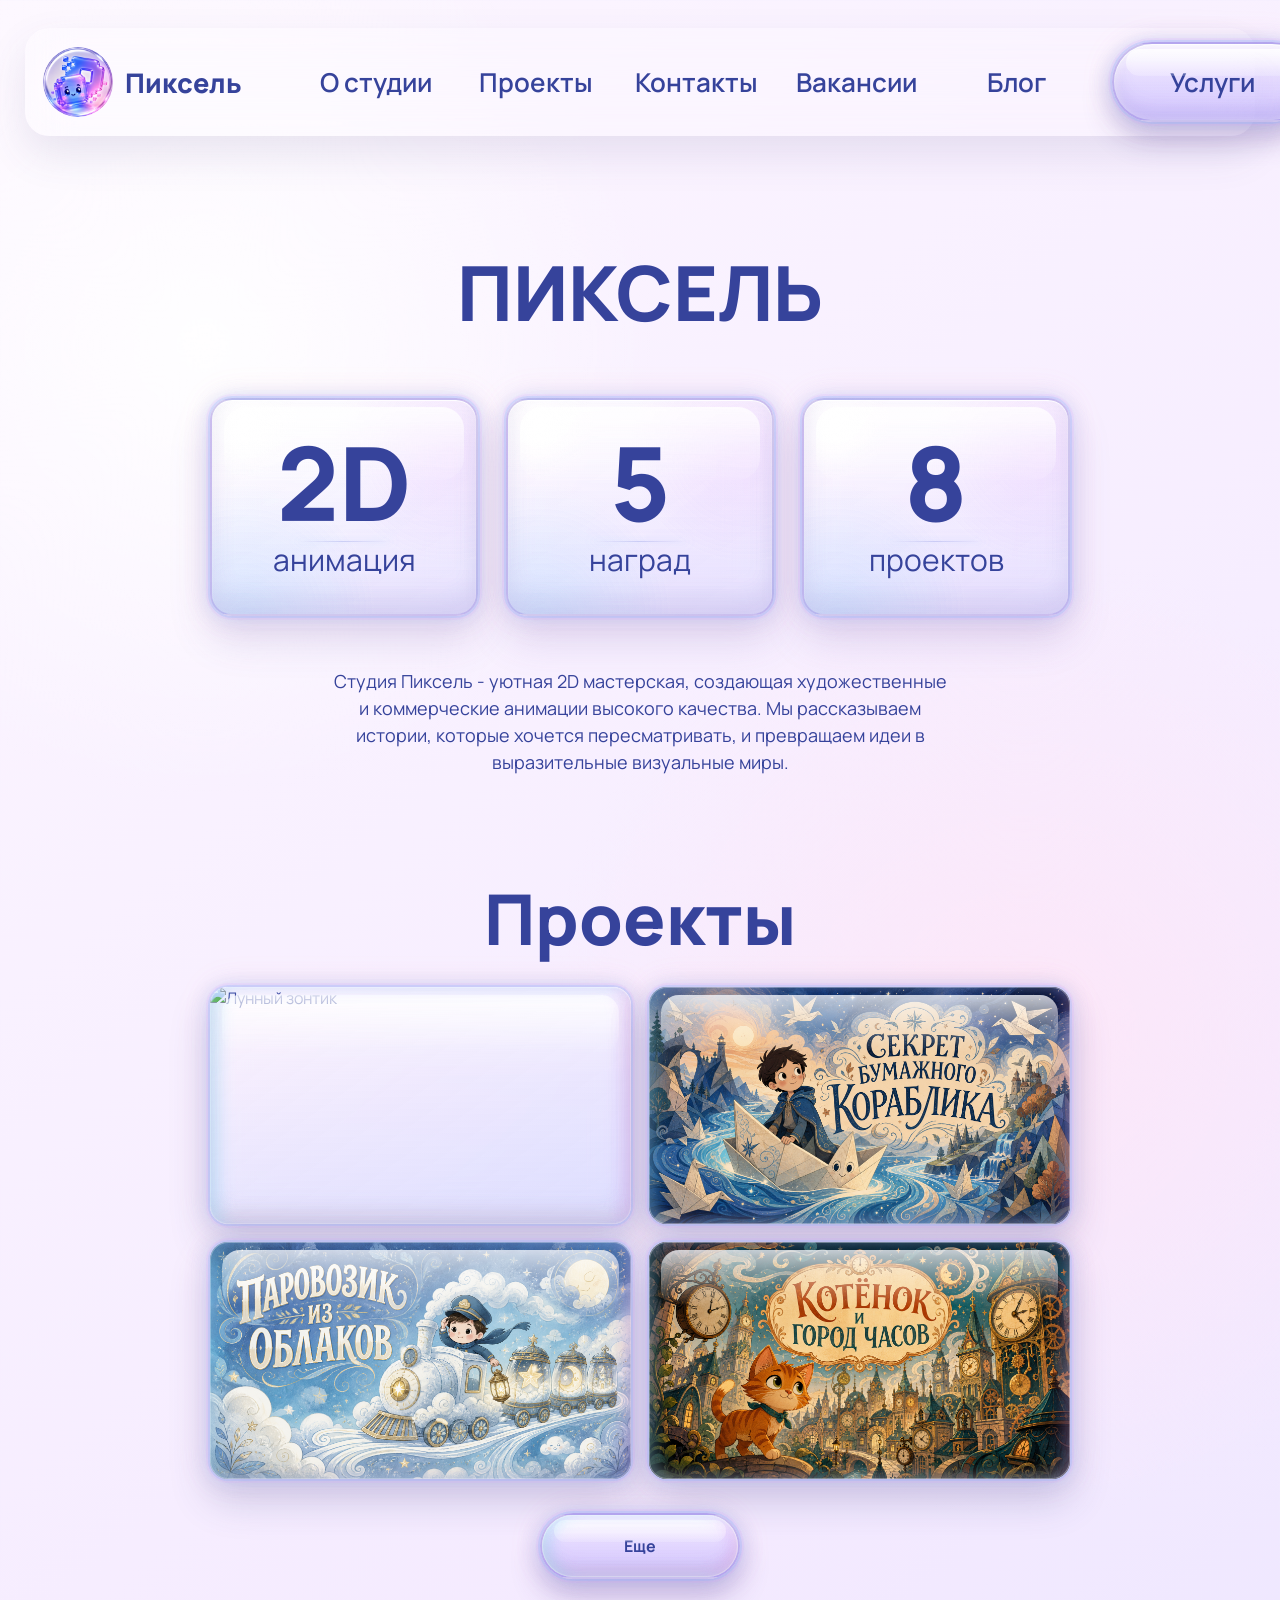
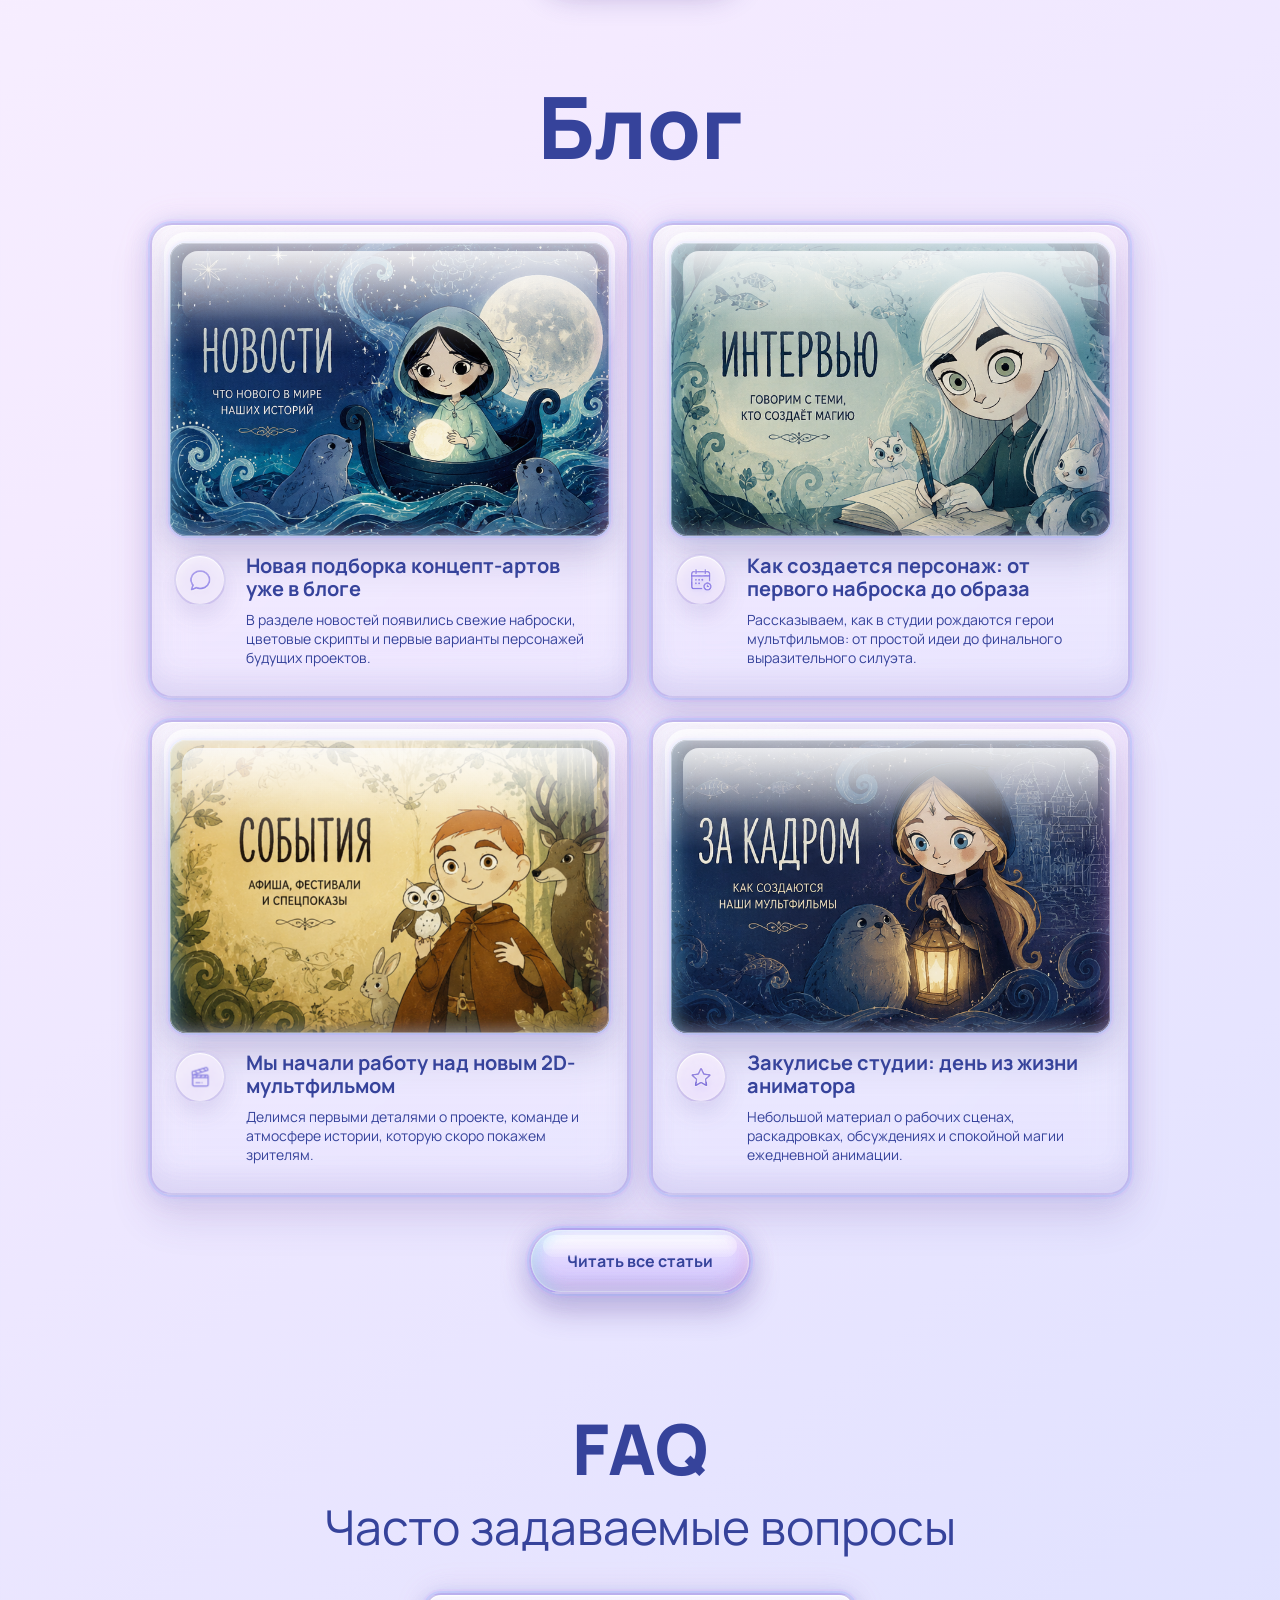
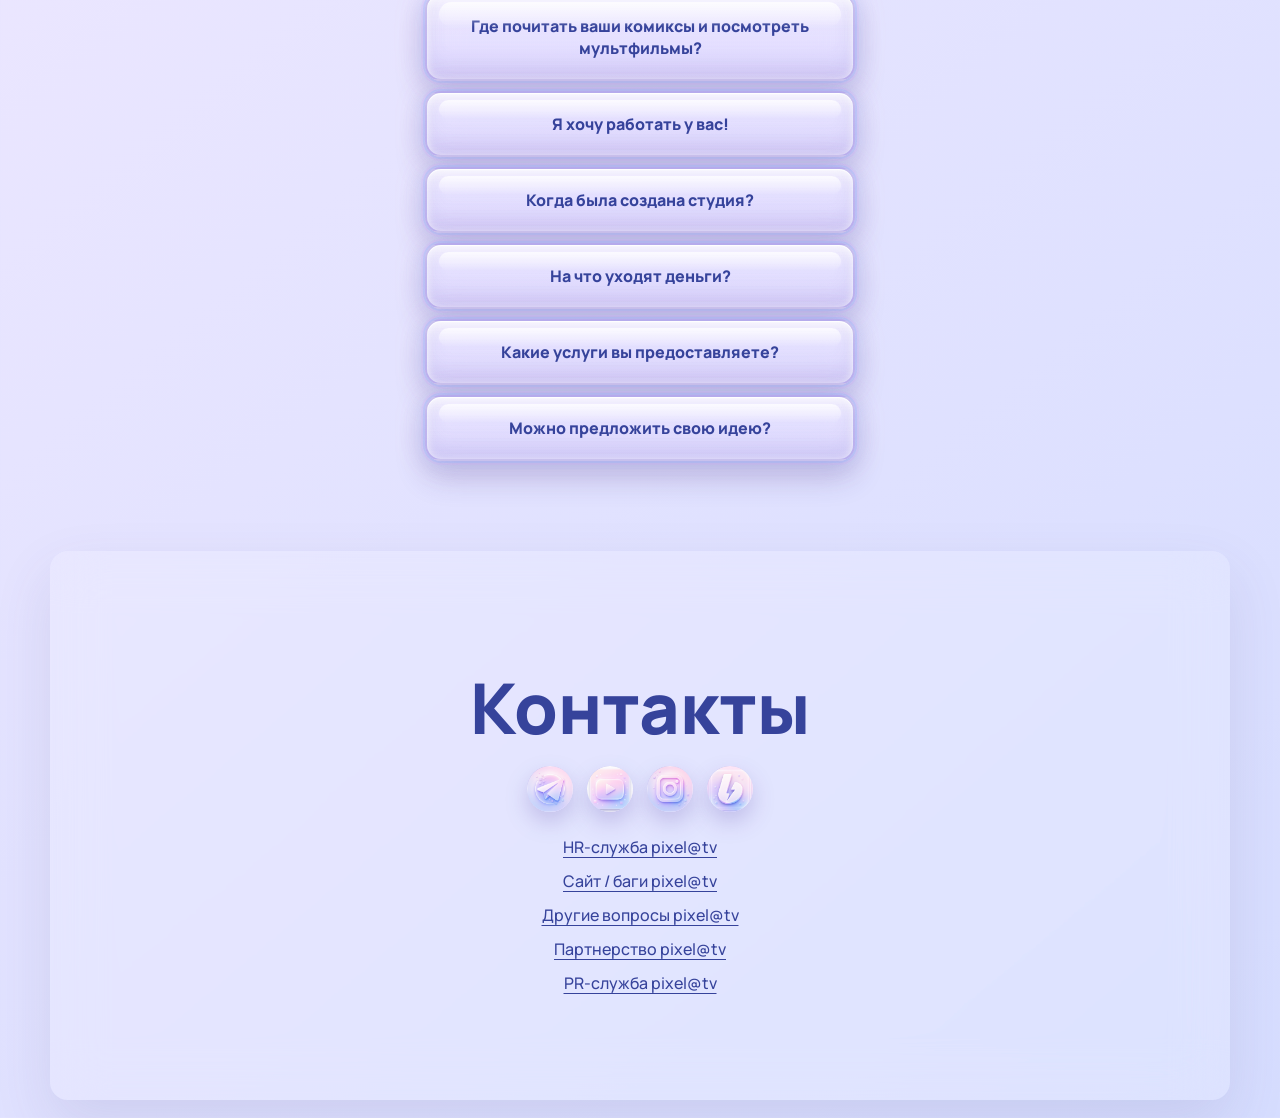
==== commit 21ab7a48: "feat: second commit" ====
--- a/index.html
+++ b/index.html
@@ -15,7 +15,7 @@
   <body>
     <header class="site-header">
       <a class="brand" href="index.html" aria-label="Пиксель, на главную">
-        <img class="brand__mark" src="логотип.png" alt="" />
+        <img class="brand__mark" src="images/логотип.png" alt="" />
         <span class="brand__name">Пиксель</span>
       </a>
 
@@ -64,22 +64,22 @@
         <div class="project-grid">
           <article class="project-card">
             <div class="image-slot">
-              <img src="лунный мультфильм.png" alt="Лунный зонтик" />
-            </div>
-          </article>
-          <article class="project-card">
-            <div class="image-slot">
-              <img src="секрет мультфильм.png" alt="Секрет бумажного кораблика" />
-            </div>
-          </article>
-          <article class="project-card">
-            <div class="image-slot">
-              <img src="паровозик мультфильм.png" alt="Паровозик из облаков" />
-            </div>
-          </article>
-          <article class="project-card">
-            <div class="image-slot">
-              <img src="котенок мультфильм.png" alt="Котенок и город часов" />
+              <img src="images/лунный мультфильм.png" alt="Лунный зонтик" />
+            </div>
+          </article>
+          <article class="project-card">
+            <div class="image-slot">
+              <img src="images/секрет мультфильм.png" alt="Секрет бумажного кораблика" />
+            </div>
+          </article>
+          <article class="project-card">
+            <div class="image-slot">
+              <img src="images/паровозик мультфильм.png" alt="Паровозик из облаков" />
+            </div>
+          </article>
+          <article class="project-card">
+            <div class="image-slot">
+              <img src="images/котенок мультфильм.png" alt="Котенок и город часов" />
             </div>
           </article>
         </div>
@@ -102,7 +102,7 @@
               </p>
             </div>
             <div class="image-slot image-slot--small">
-              <img src="блог1.png" alt="Новая подборка концепт-артов" />
+              <img src="images/блог1.png" alt="Новая подборка концепт-артов" />
             </div>
           </article>
 
@@ -115,7 +115,7 @@
               </p>
             </div>
             <div class="image-slot image-slot--small">
-              <img src="блог2.png" alt="Как создается персонаж" />
+              <img src="images/блог2.png" alt="Как создается персонаж" />
             </div>
           </article>
 
@@ -128,7 +128,7 @@
               </p>
             </div>
             <div class="image-slot image-slot--small">
-              <img src="блог3.png" alt="Новый 2D-мультфильм" />
+              <img src="images/блог3.png" alt="Новый 2D-мультфильм" />
             </div>
           </article>
 
@@ -141,7 +141,7 @@
               </p>
             </div>
             <div class="image-slot image-slot--small">
-              <img src="блог4.png" alt="Закулисье студии" />
+              <img src="images/блог4.png" alt="Закулисье студии" />
             </div>
           </article>
         </div>
@@ -187,10 +187,10 @@
     <footer class="contacts" id="contacts">
       <h1>Контакты</h1>
       <div class="socials" aria-label="Социальные сети">
-        <a href="#" aria-label="Telegram"><img src="тг.png" alt="" /></a>
-        <a href="#" aria-label="YouTube"><img src="ютуб.png" alt="" /></a>
-        <a href="#" aria-label="Instagram"><img src="инста.png" alt="" /></a>
-        <a href="#" aria-label="Boosty"><img src="бусти.png" alt="" /></a>
+        <a href="#" aria-label="Telegram"><img src="images/тг.png" alt="" /></a>
+        <a href="#" aria-label="YouTube"><img src="images/ютуб.png" alt="" /></a>
+        <a href="#" aria-label="Instagram"><img src="images/инста.png" alt="" /></a>
+        <a href="#" aria-label="Boosty"><img src="images/бусти.png" alt="" /></a>
       </div>
       <address>
         <a href="mailto:hr.pixel@tv">HR-служба pixel@tv</a>
--- a/styles.css
+++ b/styles.css
@@ -671,7 +671,7 @@
   border-radius: 50%;
   color: var(--ink);
   background:
-    url("иконка1.png") center / cover no-repeat,
+    url("images/иконка1.png") center / cover no-repeat,
     linear-gradient(180deg, rgba(255, 255, 255, 0.66), rgba(255, 255, 255, 0.16)),
     rgba(255, 255, 255, 0.2);
   box-shadow:
@@ -682,21 +682,21 @@
 
 .blog-item:nth-child(2) > div:first-child::before {
   background:
-    url("иконка2.png") center / cover no-repeat,
+    url("images/иконка2.png") center / cover no-repeat,
     linear-gradient(180deg, rgba(255, 255, 255, 0.66), rgba(255, 255, 255, 0.16)),
     rgba(255, 255, 255, 0.2);
 }
 
 .blog-item:nth-child(3) > div:first-child::before {
   background:
-    url("иконка3.png") center / cover no-repeat,
+    url("images/иконка3.png") center / cover no-repeat,
     linear-gradient(180deg, rgba(255, 255, 255, 0.66), rgba(255, 255, 255, 0.16)),
     rgba(255, 255, 255, 0.2);
 }
 
 .blog-item:nth-child(4) > div:first-child::before {
   background:
-    url("иконка4.png") center / cover no-repeat,
+    url("images/иконка4.png") center / cover no-repeat,
     linear-gradient(180deg, rgba(255, 255, 255, 0.66), rgba(255, 255, 255, 0.16)),
     rgba(255, 255, 255, 0.2);
 }
@@ -1164,7 +1164,7 @@
   border-radius: 50%;
   text-align: center;
   background:
-    url("значки1.png") center / cover no-repeat;
+    url("images/значки1.png") center / cover no-repeat;
   box-shadow:
     var(--glass-line-glow),
     inset 0 2px 2px rgba(255, 255, 255, 0.96),
@@ -1187,11 +1187,11 @@
 
 .flow-step--middle {
   margin-top: 54px;
-  background-image: url("значки2.png");
+  background-image: url("images/значки2.png");
 }
 
 .flow-step--top:last-child {
-  background-image: url("значки3.png");
+  background-image: url("images/значки3.png");
 }
 
 .flow-step::before {
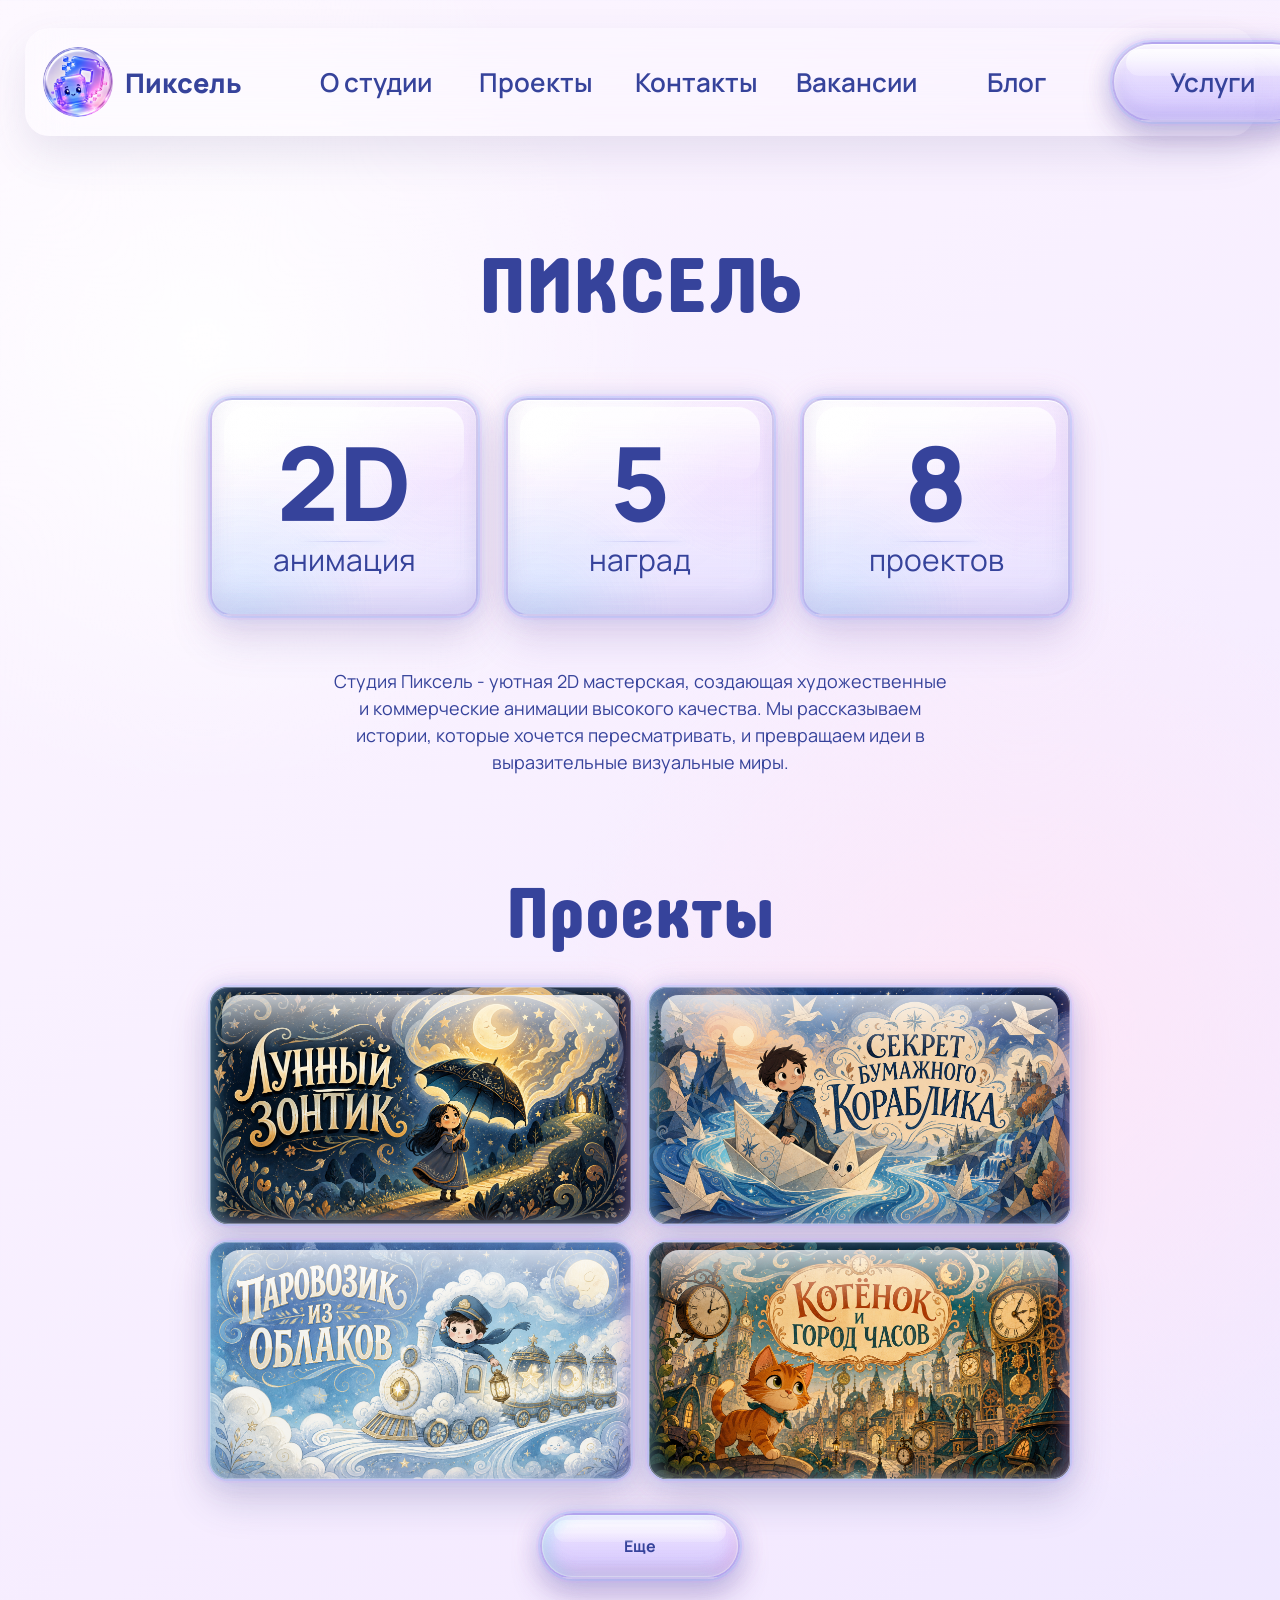
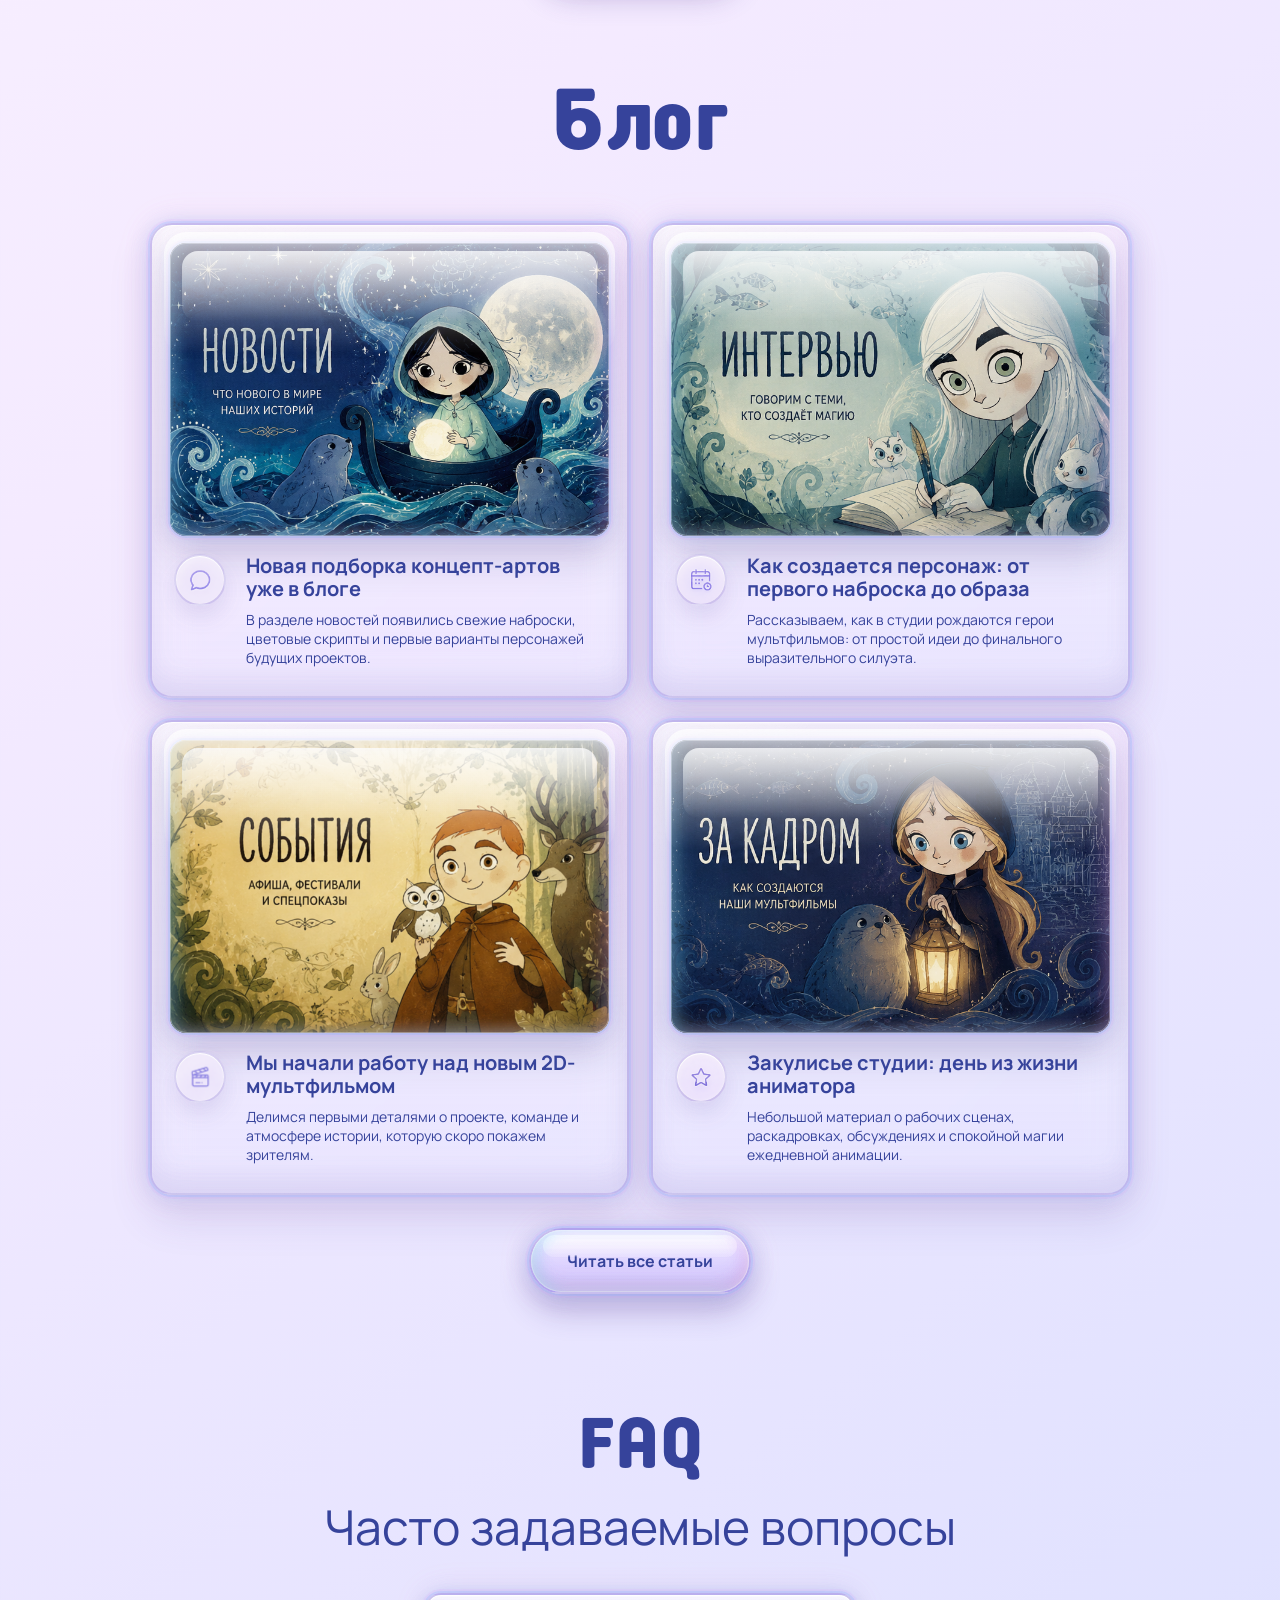
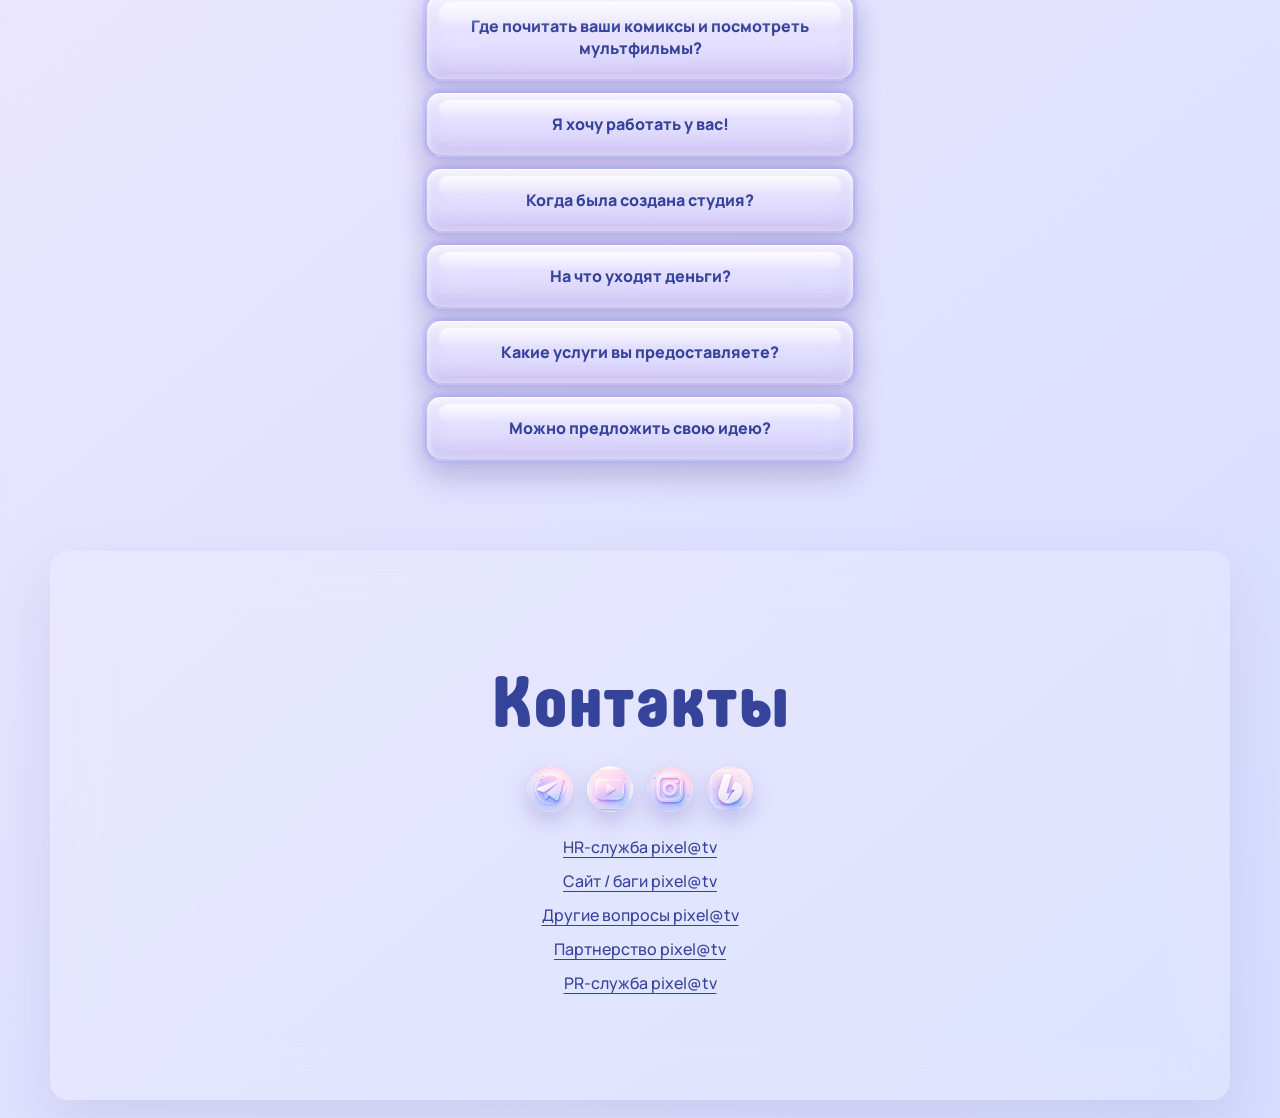
==== commit 1d15f72a: "feat: init commit" ====
--- a/index.html
+++ b/index.html
@@ -64,7 +64,7 @@
         <div class="project-grid">
           <article class="project-card">
             <div class="image-slot">
-              <img src="images/лунный мультфильм.png" alt="Лунный зонтик" />
+              <img src="images/лунный мультфильм.png" alt="Лунный зонтик" />
             </div>
           </article>
           <article class="project-card">
--- a/styles.css
+++ b/styles.css
@@ -18,7 +18,7 @@
 
 @font-face {
   font-family: "Core Mellow";
-  src: url("CoreMellow-ExtraBold.otf") format("opentype");
+  src: url("fonts/CoreMellow-ExtraBold.otf") format("opentype");
   font-weight: 800;
   font-style: normal;
   font-display: swap;
